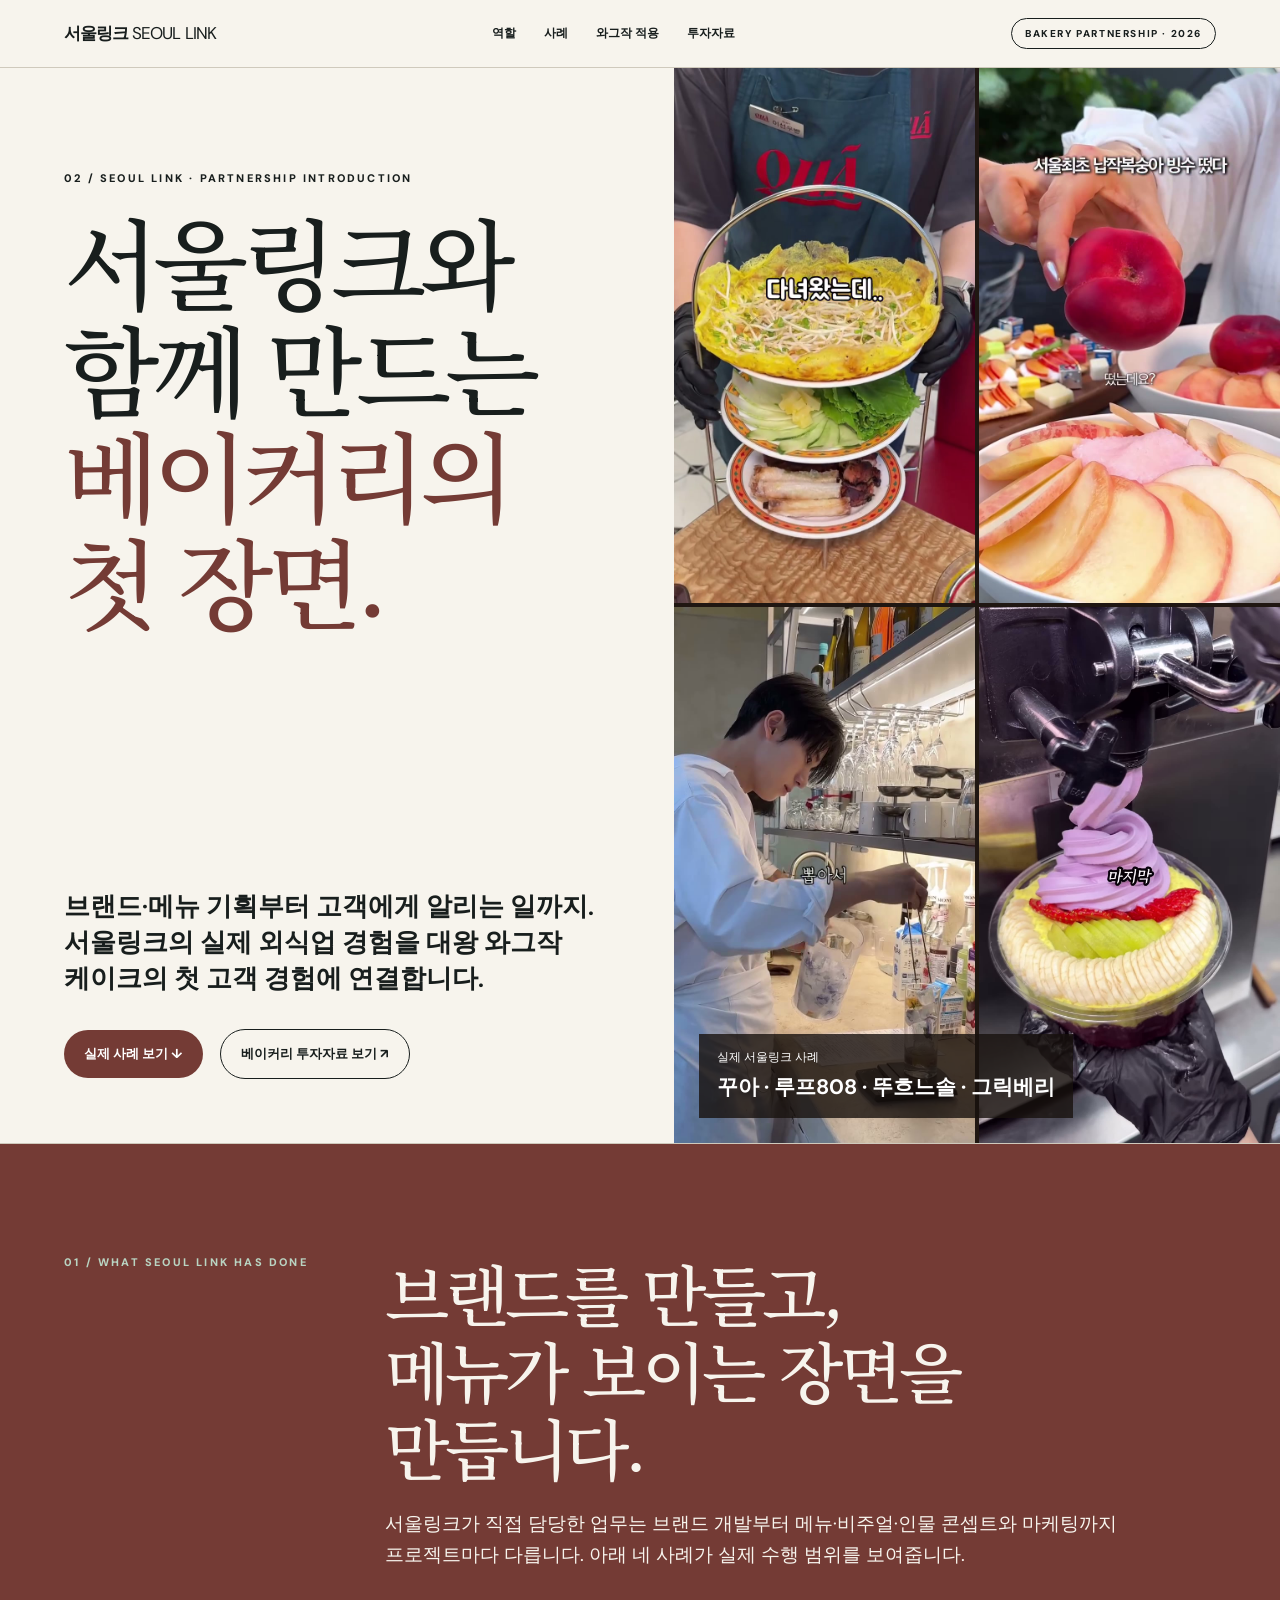
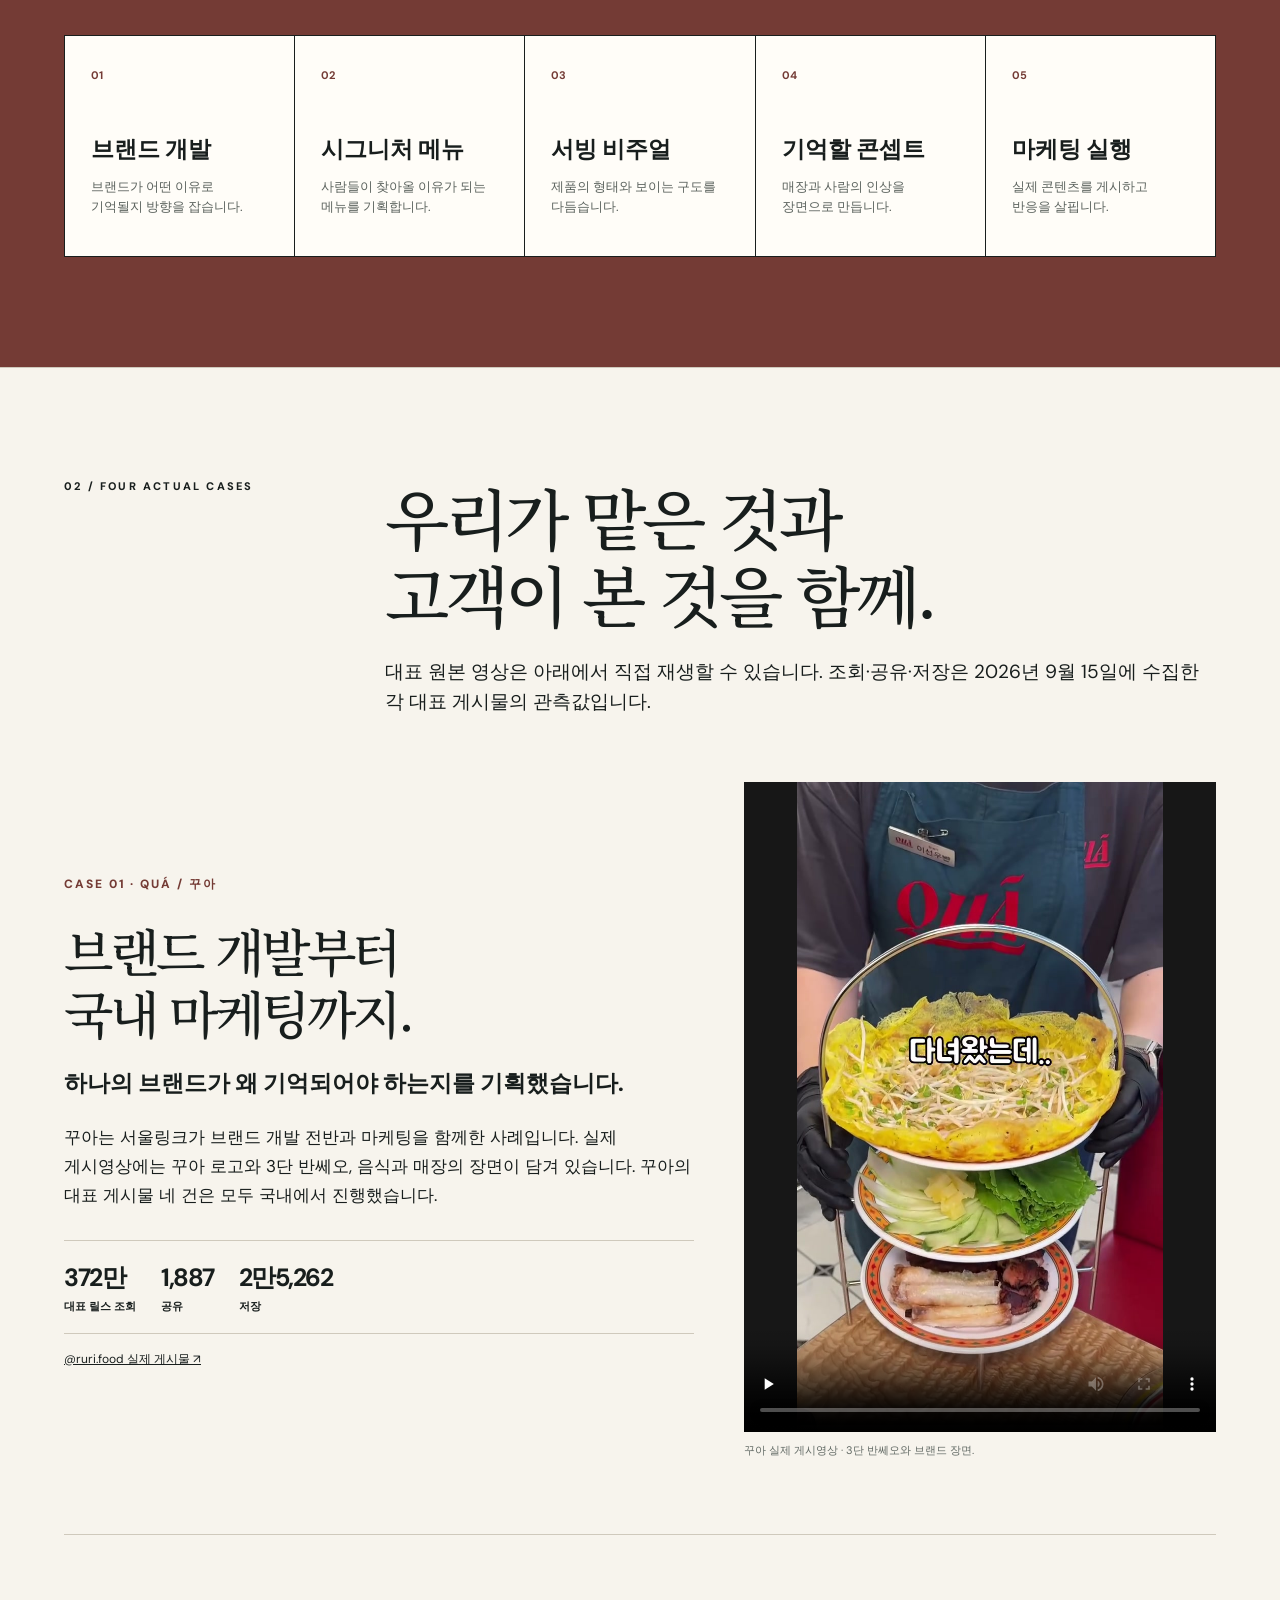
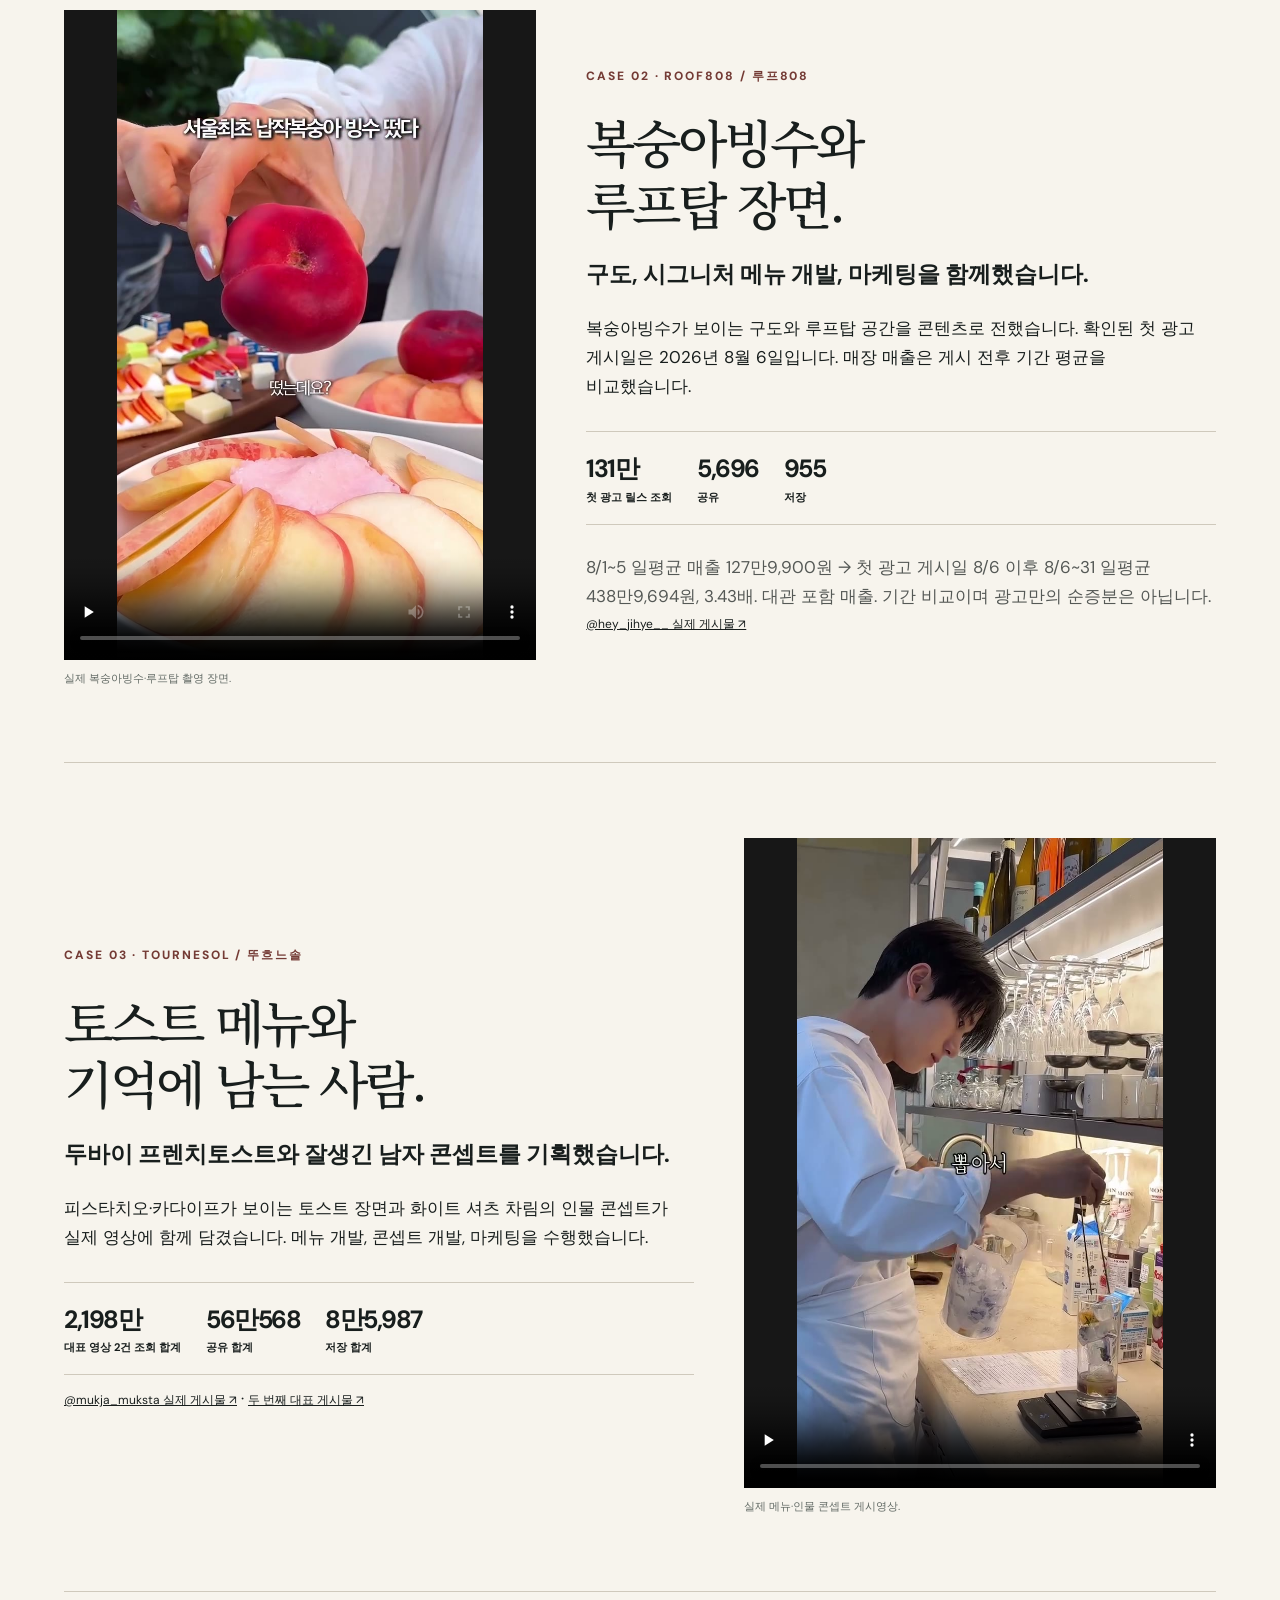
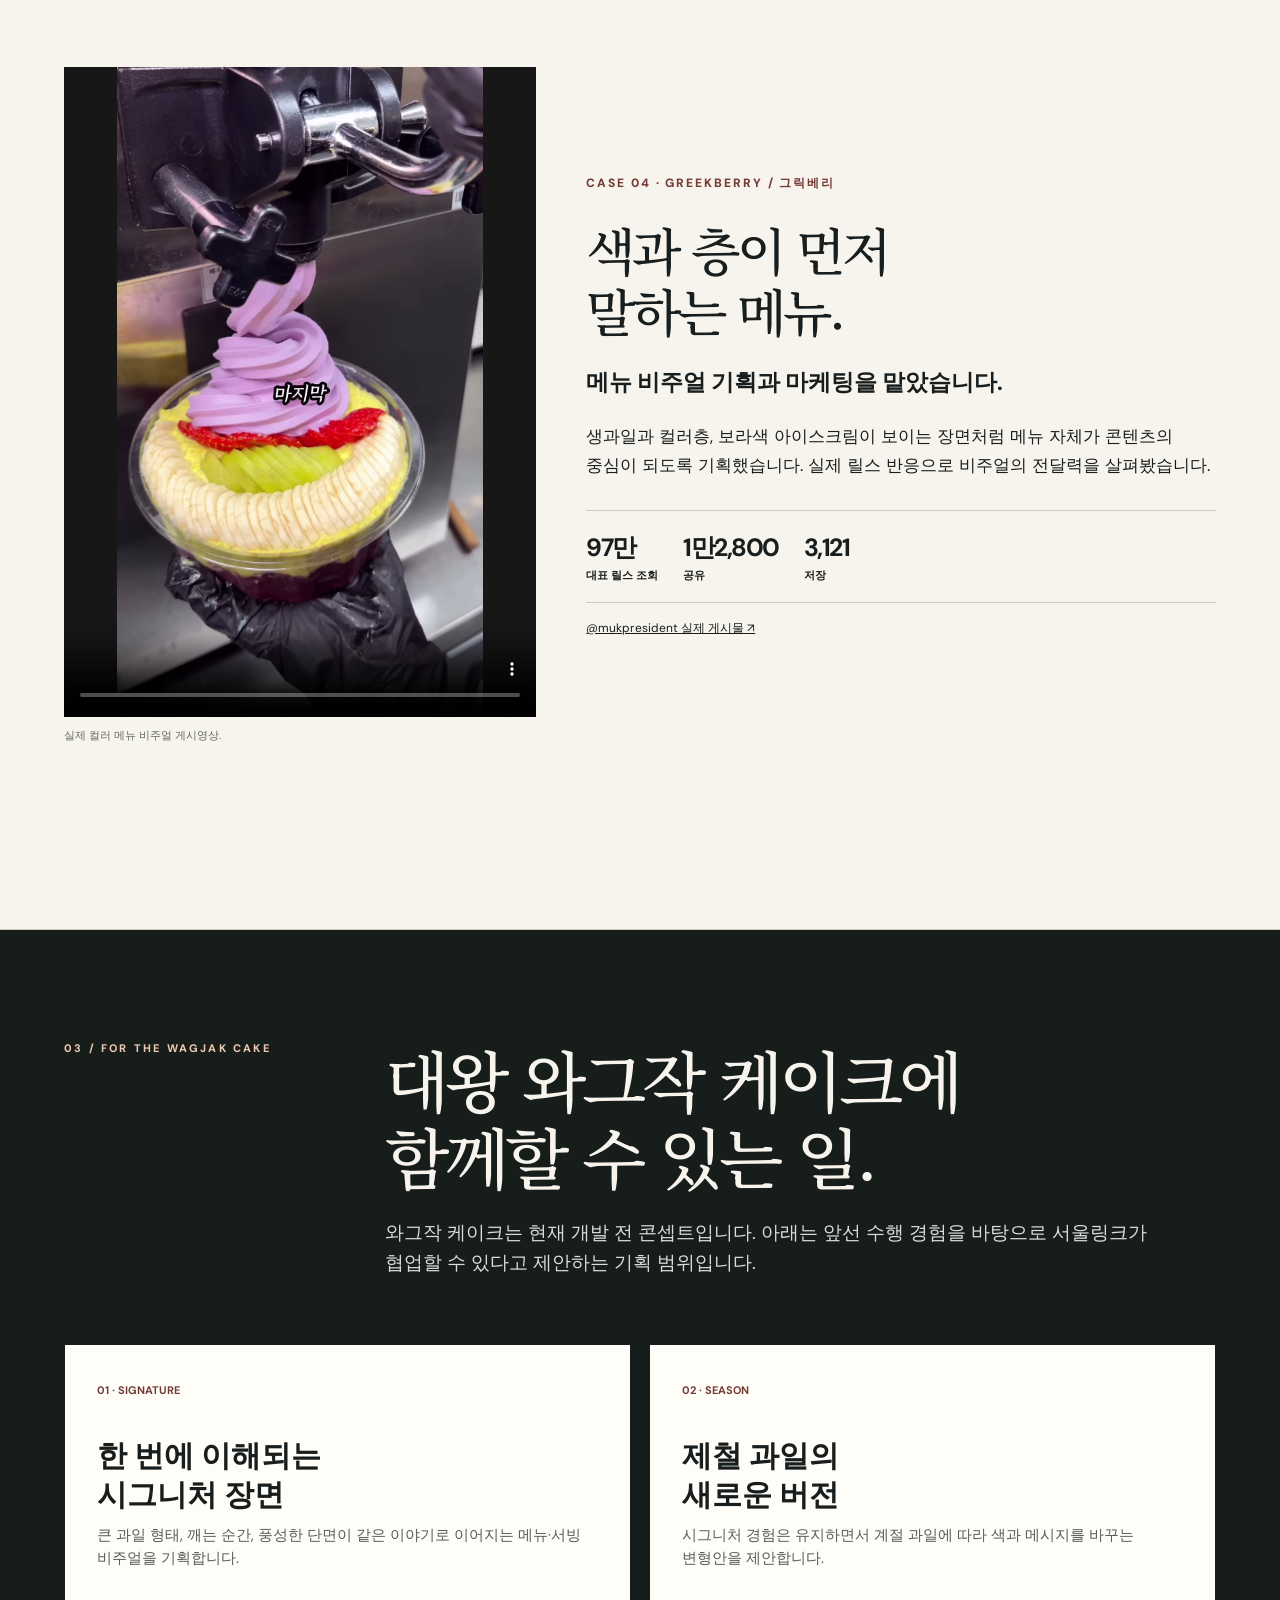
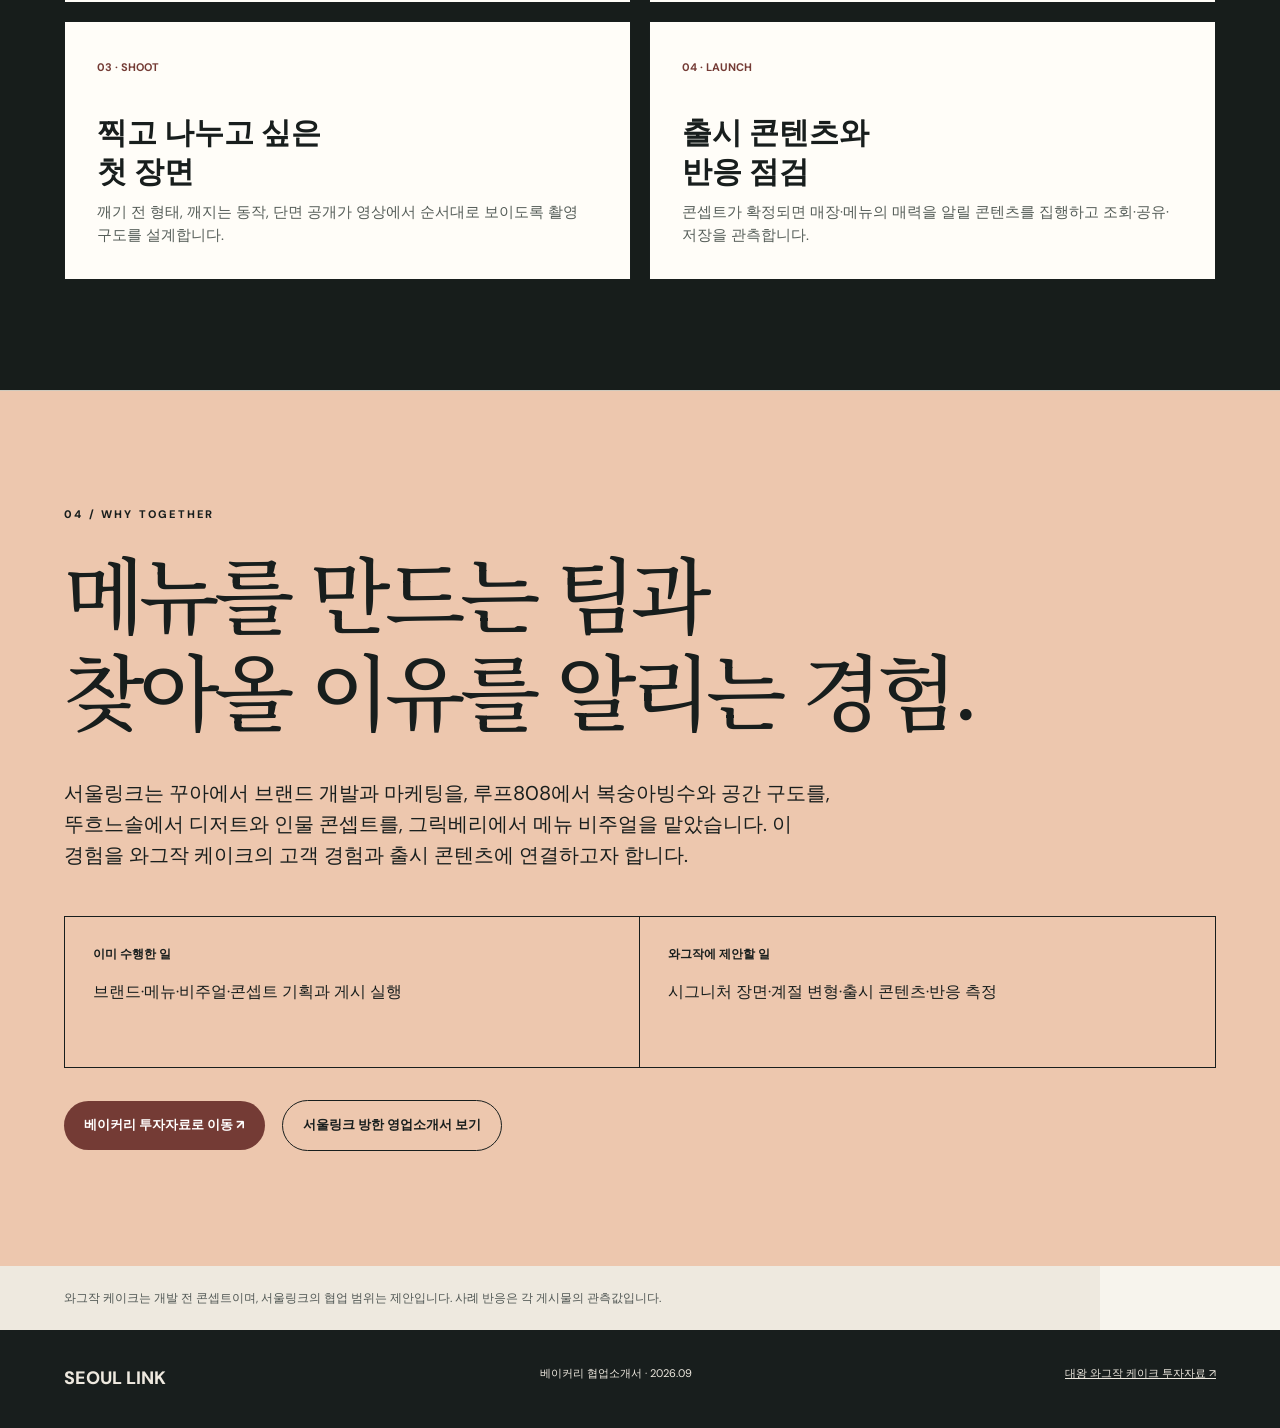
==== bakery-partnership.html @ f9ead838 "Add Seoul Link partnership cases and separate inbound sales introduction" ====
<!doctype html><html lang="ko"><head><meta charset="utf-8"><meta name="viewport" content="width=device-width,initial-scale=1"><meta name="theme-color" content="#f7f4ed"><title>서울링크 | 베이커리와 함께할 이유</title><meta name="description" content="대왕 와그작 케이크 투자자료를 위한 서울링크 협업 사례. 브랜드·메뉴·콘셉트 기획과 실제 마케팅 경험을 연결합니다."><link rel="icon" href="favicon.svg"><link rel="stylesheet" href="intro.css"></head><body class="bakery">
<header class="top"><a class="logo" href="#top">서울링크 <span style="font-weight:400">SEOUL LINK</span></a><nav aria-label="페이지 목차"><a href="#scope">역할</a><a href="#cases">사례</a><a href="#apply">와그작 적용</a><a href="index.html">투자자료</a></nav><span class="tag">BAKERY PARTNERSHIP · 2026</span></header><main id="top">
<section class="hero"><div class="hero-copy"><div><span class="eyebrow">02 / Seoul Link · Partnership Introduction</span><h1 class="serif">서울링크와 함께 만드는<br><em>베이커리의 첫 장면.</em></h1></div><div><p class="lead">브랜드·메뉴 기획부터 고객에게 알리는 일까지. 서울링크의 실제 외식업 경험을 대왕 와그작 케이크의 첫 고객 경험에 연결합니다.</p><div class="hero-actions"><a class="pill" href="#cases">실제 사례 보기 ↓</a><a class="pill outline" href="index.html">베이커리 투자자료 보기 ↗</a></div></div></div><figure class="hero-visual"><img src="assets/posters/C-KKMhVS3jv-hero.jpg" alt="꾸아 로고와 3단 반쎄오"><img src="assets/posters/DbrjYuQTTiV-1.jpg" alt="루프808 복숭아빙수 콘텐츠"><img src="assets/posters/DUAa2qZiVtS-2.jpg" alt="뚜흐느솔 두바이 프렌치토스트 콘텐츠"><img src="assets/posters/DXgaiJMDmow-3.jpg" alt="그릭베리 색감 있는 메뉴 콘텐츠"><figcaption class="visual-label">실제 서울링크 사례<strong>꾸아 · 루프808 · 뚜흐느솔 · 그릭베리</strong></figcaption></figure></section>
<section class="section band" id="scope"><div class="section-head"><span class="eyebrow">01 / What Seoul Link Has Done</span><div><h2 class="serif">브랜드를 만들고,<br>메뉴가 보이는 장면을 만듭니다.</h2><p>서울링크가 직접 담당한 업무는 브랜드 개발부터 메뉴·비주얼·인물 콘셉트와 마케팅까지 프로젝트마다 다릅니다. 아래 네 사례가 실제 수행 범위를 보여줍니다.</p></div></div><div class="scope-grid"><div><b>01</b><h3>브랜드 개발</h3><p>브랜드가 어떤 이유로 기억될지 방향을 잡습니다.</p></div><div><b>02</b><h3>시그니처 메뉴</h3><p>사람들이 찾아올 이유가 되는 메뉴를 기획합니다.</p></div><div><b>03</b><h3>서빙 비주얼</h3><p>제품의 형태와 보이는 구도를 다듬습니다.</p></div><div><b>04</b><h3>기억할 콘셉트</h3><p>매장과 사람의 인상을 장면으로 만듭니다.</p></div><div><b>05</b><h3>마케팅 실행</h3><p>실제 콘텐츠를 게시하고 반응을 살핍니다.</p></div></div></section>
<section class="section" id="cases"><div class="section-head"><span class="eyebrow">02 / Four Actual Cases</span><div><h2 class="serif">우리가 맡은 것과<br>고객이 본 것을 함께.</h2><p>대표 원본 영상은 아래에서 직접 재생할 수 있습니다. 조회·공유·저장은 2026년 9월 15일에 수집한 각 대표 게시물의 관측값입니다.</p></div></div><div class="cases">
<article class="case"><div class="case-copy"><span class="case-index">CASE 01 · QUÁ / 꾸아</span><h3 class="serif">브랜드 개발부터<br>국내 마케팅까지.</h3><p class="impact">하나의 브랜드가 왜 기억되어야 하는지를 기획했습니다.</p><p>꾸아는 서울링크가 브랜드 개발 전반과 마케팅을 함께한 사례입니다. 실제 게시영상에는 꾸아 로고와 3단 반쎄오, 음식과 매장의 장면이 담겨 있습니다. 꾸아의 대표 게시물 네 건은 모두 국내에서 진행했습니다.</p><div class="numbers"><b>372만<span>대표 릴스 조회</span></b><b>1,887<span>공유</span></b><b>2만5,262<span>저장</span></b></div><a class="post" href="https://www.instagram.com/reel/C-KKMhVS3jv/" target="_blank" rel="noopener">@ruri.food 실제 게시물 ↗</a></div><figure class="case-media"><video class="" controls playsinline preload="none" poster="assets/posters/C-KKMhVS3jv-hero.jpg" aria-label="꾸아 실제 게시영상"><source src="assets/media/C-KKMhVS3jv.mp4" type="video/mp4">영상을 재생할 수 없는 브라우저입니다.</video><figcaption>꾸아 실제 게시영상 · 3단 반쎄오와 브랜드 장면.</figcaption></figure></article>
<article class="case"><div class="case-copy"><span class="case-index">CASE 02 · ROOF808 / 루프808</span><h3 class="serif">복숭아빙수와<br>루프탑 장면.</h3><p class="impact">구도, 시그니처 메뉴 개발, 마케팅을 함께했습니다.</p><p>복숭아빙수가 보이는 구도와 루프탑 공간을 콘텐츠로 전했습니다. 확인된 첫 광고 게시일은 2026년 8월 6일입니다. 매장 매출은 게시 전후 기간 평균을 비교했습니다.</p><div class="numbers"><b>131만<span>첫 광고 릴스 조회</span></b><b>5,696<span>공유</span></b><b>955<span>저장</span></b></div><p class="source-line">8/1~5 일평균 매출 127만9,900원 → 첫 광고 게시일 8/6 이후 8/6~31 일평균 438만9,694원, 3.43배. 대관 포함 매출. 기간 비교이며 광고만의 순증분은 아닙니다.</p><a class="post" href="https://www.instagram.com/reel/DbrjYuQTTiV/" target="_blank" rel="noopener">@hey_jihye__ 실제 게시물 ↗</a></div><figure class="case-media"><video class="" controls playsinline preload="none" poster="assets/posters/DbrjYuQTTiV-1.jpg" aria-label="루프808 복숭아빙수 실제 게시영상"><source src="assets/media/DbrjYuQTTiV.mp4" type="video/mp4">영상을 재생할 수 없는 브라우저입니다.</video><figcaption>실제 복숭아빙수·루프탑 촬영 장면.</figcaption></figure></article>
<article class="case"><div class="case-copy"><span class="case-index">CASE 03 · TOURNESOL / 뚜흐느솔</span><h3 class="serif">토스트 메뉴와<br>기억에 남는 사람.</h3><p class="impact">두바이 프렌치토스트와 잘생긴 남자 콘셉트를 기획했습니다.</p><p>피스타치오·카다이프가 보이는 토스트 장면과 화이트 셔츠 차림의 인물 콘셉트가 실제 영상에 함께 담겼습니다. 메뉴 개발, 콘셉트 개발, 마케팅을 수행했습니다.</p><div class="numbers"><b>2,198만<span>대표 영상 2건 조회 합계</span></b><b>56만568<span>공유 합계</span></b><b>8만5,987<span>저장 합계</span></b></div><a class="post" href="https://www.instagram.com/reel/DUAa2qZiVtS/" target="_blank" rel="noopener">@mukja_muksta 실제 게시물 ↗</a> · <a class="post" href="https://www.instagram.com/reel/DUKP1nvkXOY/" target="_blank" rel="noopener">두 번째 대표 게시물 ↗</a></div><figure class="case-media"><video class="" controls playsinline preload="none" poster="assets/posters/DUAa2qZiVtS-2.jpg" aria-label="뚜흐느솔 두바이 프렌치토스트 실제 게시영상"><source src="assets/media/DUAa2qZiVtS.mp4" type="video/mp4">영상을 재생할 수 없는 브라우저입니다.</video><figcaption>실제 메뉴·인물 콘셉트 게시영상.</figcaption></figure></article>
<article class="case"><div class="case-copy"><span class="case-index">CASE 04 · GREEKBERRY / 그릭베리</span><h3 class="serif">색과 층이 먼저<br>말하는 메뉴.</h3><p class="impact">메뉴 비주얼 기획과 마케팅을 맡았습니다.</p><p>생과일과 컬러층, 보라색 아이스크림이 보이는 장면처럼 메뉴 자체가 콘텐츠의 중심이 되도록 기획했습니다. 실제 릴스 반응으로 비주얼의 전달력을 살펴봤습니다.</p><div class="numbers"><b>97만<span>대표 릴스 조회</span></b><b>1만2,800<span>공유</span></b><b>3,121<span>저장</span></b></div><a class="post" href="https://www.instagram.com/reel/DXgaiJMDmow/" target="_blank" rel="noopener">@mukpresident 실제 게시물 ↗</a></div><figure class="case-media"><video class="" controls playsinline preload="none" poster="assets/posters/DXgaiJMDmow-3.jpg" aria-label="그릭베리 실제 메뉴 게시영상"><source src="assets/media/DXgaiJMDmow.mp4" type="video/mp4">영상을 재생할 수 없는 브라우저입니다.</video><figcaption>실제 컬러 메뉴 비주얼 게시영상.</figcaption></figure></article></div></section>
<section class="section dark" id="apply"><div class="section-head"><span class="eyebrow">03 / For The Wagjak Cake</span><div><h2 class="serif">대왕 와그작 케이크에<br>함께할 수 있는 일.</h2><p>와그작 케이크는 현재 개발 전 콘셉트입니다. 아래는 앞선 수행 경험을 바탕으로 서울링크가 협업할 수 있다고 제안하는 기획 범위입니다.</p></div></div><div class="proposal"><article><b>01 · SIGNATURE</b><h3>한 번에 이해되는<br>시그니처 장면</h3><p>큰 과일 형태, 깨는 순간, 풍성한 단면이 같은 이야기로 이어지는 메뉴·서빙 비주얼을 기획합니다.</p></article><article><b>02 · SEASON</b><h3>제철 과일의<br>새로운 버전</h3><p>시그니처 경험은 유지하면서 계절 과일에 따라 색과 메시지를 바꾸는 변형안을 제안합니다.</p></article><article><b>03 · SHOOT</b><h3>찍고 나누고 싶은<br>첫 장면</h3><p>깨기 전 형태, 깨지는 동작, 단면 공개가 영상에서 순서대로 보이도록 촬영 구도를 설계합니다.</p></article><article><b>04 · LAUNCH</b><h3>출시 콘텐츠와<br>반응 점검</h3><p>콘셉트가 확정되면 매장·메뉴의 매력을 알릴 콘텐츠를 집행하고 조회·공유·저장을 관측합니다.</p></article></div></section>
<section class="finish"><span class="eyebrow">04 / Why Together</span><h2 class="serif">메뉴를 만드는 팀과<br>찾아올 이유를 알리는 경험.</h2><p style="font-size:20px;max-width:770px">서울링크는 꾸아에서 브랜드 개발과 마케팅을, 루프808에서 복숭아빙수와 공간 구도를, 뚜흐느솔에서 디저트와 인물 콘셉트를, 그릭베리에서 메뉴 비주얼을 맡았습니다. 이 경험을 와그작 케이크의 고객 경험과 출시 콘텐츠에 연결하고자 합니다.</p><div class="finish-grid"><div><b>이미 수행한 일</b><p>브랜드·메뉴·비주얼·콘셉트 기획과 게시 실행</p></div><div><b>와그작에 제안할 일</b><p>시그니처 장면·계절 변형·출시 콘텐츠·반응 측정</p></div></div><div class="hero-actions"><a class="pill" href="index.html">베이커리 투자자료로 이동 ↗</a><a class="pill outline" href="inbound-sales.html">서울링크 방한 영업소개서 보기</a></div></section></main>
<div class="disclose">와그작 케이크는 개발 전 콘셉트이며, 서울링크의 협업 범위는 제안입니다. 사례 반응은 각 게시물의 관측값입니다.</div><footer class="footer"><span class="logo">SEOUL LINK</span><span>베이커리 협업소개서 · 2026.09</span><span><a href="index.html">대왕 와그작 케이크 투자자료 ↗</a></span></footer></body></html>
---- intro.css ----
@import url('https://fonts.googleapis.com/css2?family=DM+Sans:wght@400;500;600;700&family=Noto+Serif+KR:wght@400;500;600;700&display=swap');
:root{--paper:#f7f4ed;--ink:#181e1d;--soft:#ebe6dc;--line:#cfc9bc;--mint:#b9d4c2;--forest:#183f38;--accent:#f26549;--sun:#efd879}*{box-sizing:border-box}html{scroll-behavior:smooth}body{margin:0;background:var(--paper);color:var(--ink);font:16px/1.55 'DM Sans',Pretendard,'Apple SD Gothic Neo',Arial,sans-serif}a{color:inherit}p,h1,h2,h3,blockquote{word-break:keep-all}h1,h2,h3,p,figure{margin:0}img{display:block;width:100%;height:100%;object-fit:cover}button{font:inherit}.serif{font-family:'Noto Serif KR',Georgia,serif;font-weight:500;letter-spacing:-.06em}.top{position:sticky;top:0;z-index:20;height:68px;display:flex;align-items:center;justify-content:space-between;gap:20px;padding:0 max(24px,5vw);background:rgba(247,244,237,.94);backdrop-filter:blur(16px);border-bottom:1px solid var(--line)}.top .logo{font-size:17px;font-weight:800;letter-spacing:-.05em;text-decoration:none}.top nav{display:flex;gap:28px;font-size:12px;font-weight:700}.top nav a{text-decoration:none}.top nav a:hover{text-decoration:underline}.top .tag{font-size:10px;letter-spacing:.16em;font-weight:800;border:1px solid var(--ink);border-radius:100px;padding:7px 13px}.eyebrow{display:block;font-size:11px;font-weight:800;letter-spacing:.2em;text-transform:uppercase;margin-bottom:20px}.hero{min-height:calc(100vh - 68px);display:grid;grid-template-columns:minmax(0,1fr) minmax(360px,.9fr);border-bottom:1px solid var(--line)}.hero-copy{padding:clamp(55px,8vw,128px) max(24px,5vw) 64px;display:flex;flex-direction:column;justify-content:space-between;gap:54px}.hero h1{font-size:clamp(60px,7.7vw,124px);line-height:1.08;max-width:940px}.hero h1 em{font-style:normal;color:var(--forest)}.hero .lead{font-size:clamp(20px,2vw,31px);font-weight:600;line-height:1.4;max-width:690px}.hero-small{font-size:12px;color:#5a625f;max-width:650px}.hero-actions{display:flex;align-items:center;gap:17px;flex-wrap:wrap;margin-top:32px}.pill{display:inline-block;padding:14px 20px;background:var(--forest);color:white;border-radius:100px;text-decoration:none;font-size:13px;font-weight:800}.pill.outline{background:transparent;color:var(--ink);border:1px solid var(--ink)}.hero-visual{position:relative;overflow:hidden;background:#172c28}.hero-visual img{min-height:100%;filter:saturate(.95)}.hero-visual::after{content:'';position:absolute;inset:0;background:linear-gradient(transparent 48%,rgba(0,0,0,.68))}.visual-label{position:absolute;z-index:2;bottom:40px;left:38px;right:38px;color:#fff;font-size:12px}.visual-label strong{display:block;font-size:29px;margin-top:5px}.section{padding:110px max(24px,5vw);border-bottom:1px solid var(--line);scroll-margin-top:70px}.section-head{display:grid;grid-template-columns:minmax(190px,.35fr) minmax(0,1fr);gap:30px;margin-bottom:65px}.section-head h2{font-size:clamp(44px,5.2vw,84px);line-height:1.16;max-width:1150px}.section-head p{font-size:19px;line-height:1.6;max-width:820px;margin-top:24px}.band{background:var(--forest);color:#f7f4ed}.band .eyebrow{color:#b9d4c2}.stat-grid{display:grid;grid-template-columns:1fr 1fr;gap:1px;background:rgba(255,255,255,.32);border:1px solid rgba(255,255,255,.32)}.stat{background:var(--forest);padding:35px}.stat b{font-size:clamp(56px,6vw,94px);line-height:1;letter-spacing:-.09em}.stat p{font-size:15px;margin-top:20px;max-width:390px}.stat .unit{color:var(--mint)}.source-line{font-size:11px;opacity:.72;margin-top:28px;line-height:1.7}.source-line a{text-decoration:underline}.district-grid{display:grid;grid-template-columns:repeat(3,minmax(0,1fr));gap:14px}.district{padding:28px;border:1px solid var(--ink);min-width:0;background:#fffdf8}.district h3{font-size:27px;margin-bottom:22px}.district-row{border-top:1px solid var(--line);padding:16px 0;display:flex;justify-content:space-between;gap:16px}.district-row b{font-size:32px;letter-spacing:-.06em}.district-row span{align-self:center;font-size:13px}.district.myeong{background:var(--mint)}.district.hongdae{background:#f0dca8}.data-grid{display:grid;grid-template-columns:repeat(3,minmax(0,1fr));gap:1px;background:var(--ink);border:1px solid var(--ink)}.data-card{background:var(--paper);padding:38px;min-height:285px}.data-card b{font-size:12px;color:var(--forest)}.data-card h3{font-size:28px;line-height:1.3;margin:42px 0 15px}.data-card p{font-size:15px;color:#555e59}.method{display:grid;grid-template-columns:repeat(4,minmax(0,1fr));gap:10px}.method article{color:var(--ink);padding:24px;border-top:2px solid var(--ink);background:#fffdf8;min-height:250px}.method i{font-size:12px;font-style:normal;color:#8d4f40}.method h3{font-size:25px;line-height:1.3;margin:46px 0 12px}.method p{font-size:14px;color:#555e59}.dark{background:#171d1b;color:var(--paper)}.dark .section-head p{color:#d7ded7}.dark .eyebrow{color:var(--mint)}.sales-grid{display:grid;grid-template-columns:minmax(0,.7fr) minmax(0,1.3fr);gap:45px;align-items:end}.sales-number{font-size:clamp(60px,7vw,105px);line-height:1.1;letter-spacing:-.085em}.sales-number span{color:var(--mint)}.sales-desc{font-size:18px;line-height:1.5;margin-top:26px;max-width:540px}.sales-plot{border-left:1px solid #65716b;padding-left:25px}.sales-plot .row{display:grid;grid-template-columns:60px minmax(0,1fr) 62px;align-items:center;gap:14px;margin:16px 0;font-size:13px}.sales-plot .bar{height:25px;background:#3a574d;border-radius:2px}.sales-plot .bar strong{display:block;height:100%;background:var(--mint);border-radius:2px}.sales-plot .row:last-child .bar strong{background:var(--sun)}.sales-plot .row b{text-align:right;font-size:14px}.sales-plot small{font-size:11px;color:#bdc7be}.video-grid{display:grid;grid-template-columns:repeat(3,minmax(0,1fr));gap:18px}.video-card{min-width:0;background:#fffdf8;border:1px solid var(--line)}.video-card video{display:block;width:100%;aspect-ratio:9/16;height:auto;max-height:640px;background:#151515;object-fit:contain}.video-card .body{padding:19px}.video-card .meta{display:flex;justify-content:space-between;gap:10px;font-size:11px;font-weight:800;letter-spacing:.08em}.video-card h3{font-size:23px;margin:18px 0}.video-card .numbers{display:flex;gap:16px;flex-wrap:wrap;border-top:1px solid var(--line);padding-top:17px;font-size:14px;font-weight:750}.video-card .post{font-size:11px;margin-top:18px;display:inline-block;text-decoration:underline}.video-card .store{font-size:11px;color:#626a65;margin-top:10px}.mini-proof{display:grid;grid-template-columns:1fr 1fr;gap:20px}.mini-proof article{border:1px solid var(--ink);padding:34px;background:#fffdf8}.mini-proof h3{font-size:31px;margin:20px 0}.mini-proof p{font-size:17px;max-width:500px}.mini-proof small{display:block;font-size:11px;color:#676d68;margin-top:25px}.finish{background:var(--mint);padding:115px max(24px,5vw)}.finish h2{font-size:clamp(50px,6.5vw,105px);line-height:1.16;margin-bottom:42px;max-width:1000px}.finish-grid{display:grid;grid-template-columns:repeat(3,1fr);border:1px solid var(--ink);margin-top:45px}.finish-grid div{padding:28px;border-right:1px solid var(--ink);min-height:150px}.finish-grid div:last-child{border:0}.finish-grid b{display:block;font-size:12px;margin-bottom:16px}.finish-grid p{font-size:16px}.footer{background:var(--ink);color:#eee9df;padding:35px max(24px,5vw);display:flex;justify-content:space-between;gap:20px;flex-wrap:wrap;font-size:11px}.footer .logo{font-size:18px;font-weight:800}.footer a{text-decoration:underline}.bakery{--forest:#743b35;--mint:#edc7ae;--sun:#f6d79b}.bakery .hero{grid-template-columns:minmax(0,1fr) minmax(340px,.9fr)}.bakery .hero-visual{display:grid;grid-template-columns:1fr 1fr;grid-template-rows:1fr 1fr;gap:4px;background:#201712}.bakery .hero-visual img{height:100%;min-height:0}.bakery .hero-visual::after{display:none}.bakery .hero-visual .visual-label{background:#17110dc9;padding:14px 18px;bottom:25px;left:25px;right:auto}.bakery .hero-visual .visual-label strong{font-size:21px}.bakery .section-head p{max-width:820px}.scope-grid{display:grid;grid-template-columns:repeat(5,minmax(0,1fr));gap:1px;background:var(--ink);border:1px solid var(--ink)}.scope-grid div{color:var(--ink);background:#fffdf8;padding:26px;min-height:220px}.scope-grid b{font-size:11px;color:var(--forest)}.scope-grid h3{font-size:23px;line-height:1.3;margin:48px 0 12px}.scope-grid p{font-size:13px;color:#5c635e}.bakery .case{display:grid;grid-template-columns:minmax(0,1fr) minmax(320px,.75fr);gap:50px;align-items:center;padding:75px 0;border-top:1px solid var(--line)}.bakery .case:first-child{border-top:0;padding-top:0}.bakery .case:nth-child(even){grid-template-columns:minmax(320px,.75fr) minmax(0,1fr)}.bakery .case:nth-child(even) .case-media{order:-1}.case-media video{display:block;width:100%;aspect-ratio:9/16;height:auto;max-height:650px;object-fit:contain;background:#171717}.case-media img{width:100%;height:520px}.case-media figcaption{font-size:11px;color:#626a65;margin-top:10px}.case-index{font-size:12px;color:var(--forest);font-weight:800;letter-spacing:.16em}.case-copy h3{font-size:clamp(37px,4vw,60px);line-height:1.2;margin:24px 0}.case-copy .impact{font-size:23px;font-weight:700;line-height:1.4;margin-bottom:24px}.case-copy p{font-size:17px;line-height:1.7;max-width:700px}.case-copy .numbers{margin:30px 0 12px;padding:18px 0;border-top:1px solid var(--line);border-bottom:1px solid var(--line);display:flex;gap:25px;flex-wrap:wrap}.case-copy .numbers b{font-size:25px;letter-spacing:-.06em}.case-copy .numbers span{font-size:11px;display:block;letter-spacing:0}.case-copy .post{font-size:12px;text-decoration:underline}.proposal{display:grid;grid-template-columns:1fr 1fr;gap:18px}.proposal article{color:var(--ink);padding:32px;background:#fffdf8;border:1px solid var(--ink);min-height:220px}.proposal article b{font-size:11px;color:var(--forest)}.proposal article h3{font-size:30px;line-height:1.3;margin:34px 0 10px}.proposal article p{font-size:15px;color:#565e59}.bakery .finish{background:#edc7ae}.bakery .finish-grid{grid-template-columns:repeat(2,1fr)}.disclose{font-size:12px;line-height:1.7;max-width:1100px;padding:22px max(24px,5vw);background:#eee9df;color:#505754}.disclose a{text-decoration:underline}@media(max-width:1000px){.hero,.bakery .hero{grid-template-columns:1fr}.hero-visual{height:58vh;min-height:420px}.hero-copy{gap:40px}.section-head{grid-template-columns:1fr;margin-bottom:42px}.district-grid,.data-grid,.method,.video-grid{grid-template-columns:repeat(2,minmax(0,1fr))}.scope-grid{grid-template-columns:repeat(3,1fr)}.bakery .case,.bakery .case:nth-child(even){grid-template-columns:1fr 1fr;gap:25px}.bakery .case:nth-child(even) .case-media{order:0}}@media(max-width:650px){.top{height:56px;padding:0 18px}.top nav{gap:12px;font-size:10px}.top nav a:nth-child(n+3){display:none}.top .tag{display:none}.hero h1{font-size:clamp(54px,13vw,78px)}.hero-copy{padding:64px 20px 48px}.hero-visual{height:430px;min-height:0}.visual-label{left:20px;right:20px;bottom:24px}.visual-label strong{font-size:24px}.section{padding:78px 20px}.section-head h2{font-size:clamp(41px,10vw,54px)}.section-head p{font-size:17px}.stat-grid,.district-grid,.data-grid,.method,.sales-grid,.video-grid,.mini-proof,.finish-grid,.proposal,.scope-grid{grid-template-columns:1fr}.stat{padding:26px}.district{padding:23px}.data-card{min-height:210px;padding:26px}.data-card h3{margin:25px 0 10px}.method article{min-height:185px}.method h3{margin:22px 0 10px}.sales-plot{padding-left:12px}.sales-plot .row{grid-template-columns:45px minmax(0,1fr) 45px;gap:8px}.video-card video{max-height:620px}.mini-proof article{padding:25px}.finish{padding:85px 20px}.finish h2{font-size:49px}.finish-grid div{border-right:0;border-bottom:1px solid var(--ink)}.finish-grid div:last-child{border-bottom:0}.bakery .hero-visual{height:520px}.bakery .hero-visual .visual-label{left:18px;bottom:18px;right:18px}.bakery .case,.bakery .case:nth-child(even){grid-template-columns:1fr;gap:25px;padding:52px 0}.bakery .case:nth-child(even) .case-media{order:0}.case-media video{max-height:620px}.case-media img{height:480px}.case-copy h3{font-size:41px}.case-copy .impact{font-size:20px}.bakery .finish-grid{grid-template-columns:1fr}.footer{padding:32px 20px}}@media print{.top{position:static}.hero{min-height:0}.hero-visual{height:550px}.section{padding:55px 4vw;break-inside:avoid}.video-card video{height:360px}.footer{background:#fff;color:#000}.pill{color:#000;background:none;border:1px solid #000}}
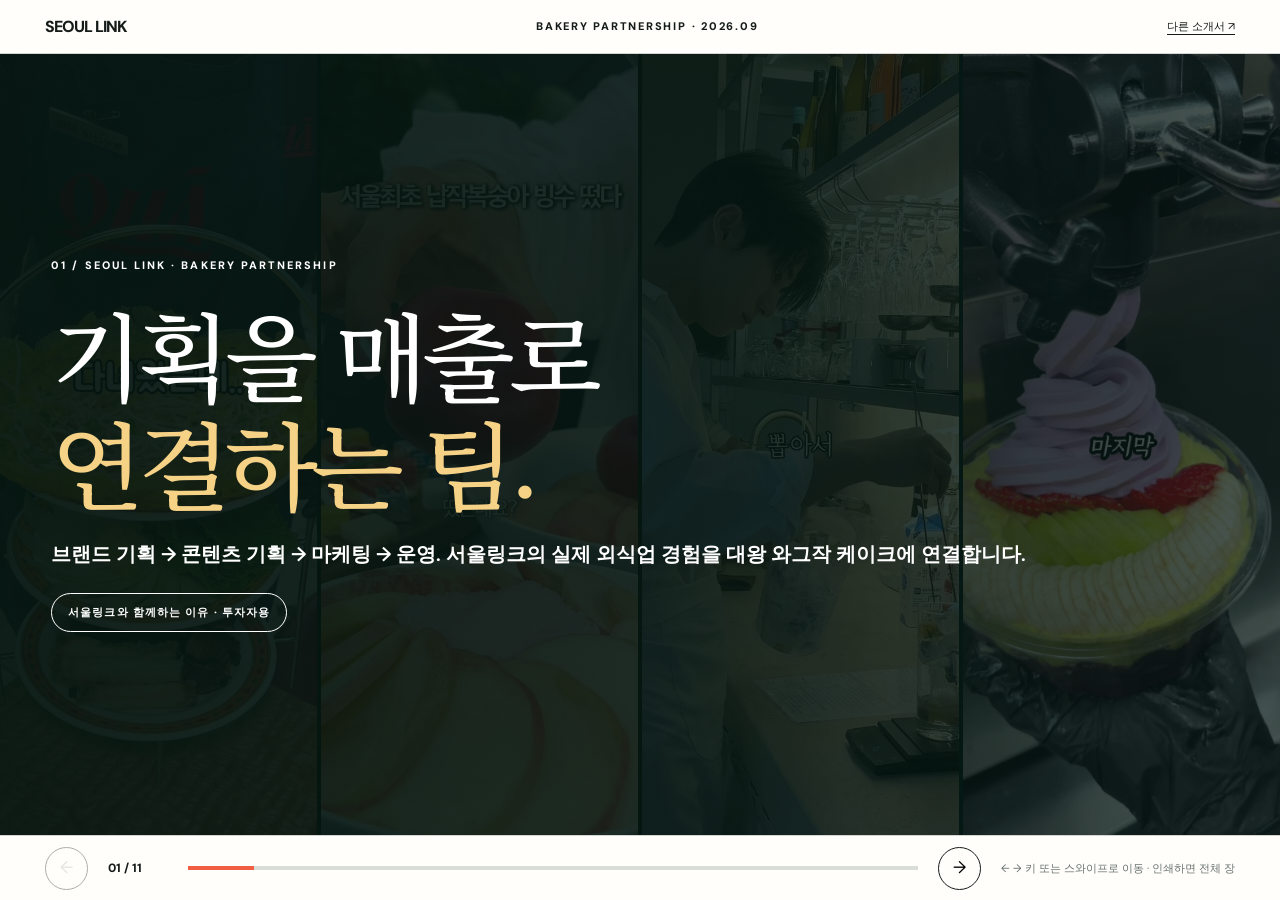
==== commit 6aaae2e4: "Expand Seoul Link introductions into evidence-led slide decks" ====
--- a/bakery-partnership.html
+++ b/bakery-partnership.html
@@ -1,12 +1 @@
-<!doctype html><html lang="ko"><head><meta charset="utf-8"><meta name="viewport" content="width=device-width,initial-scale=1"><meta name="theme-color" content="#f7f4ed"><title>서울링크 | 베이커리와 함께할 이유</title><meta name="description" content="대왕 와그작 케이크 투자자료를 위한 서울링크 협업 사례. 브랜드·메뉴·콘셉트 기획과 실제 마케팅 경험을 연결합니다."><link rel="icon" href="favicon.svg"><link rel="stylesheet" href="intro.css"></head><body class="bakery">
-<header class="top"><a class="logo" href="#top">서울링크 <span style="font-weight:400">SEOUL LINK</span></a><nav aria-label="페이지 목차"><a href="#scope">역할</a><a href="#cases">사례</a><a href="#apply">와그작 적용</a><a href="index.html">투자자료</a></nav><span class="tag">BAKERY PARTNERSHIP · 2026</span></header><main id="top">
-<section class="hero"><div class="hero-copy"><div><span class="eyebrow">02 / Seoul Link · Partnership Introduction</span><h1 class="serif">서울링크와 함께 만드는<br><em>베이커리의 첫 장면.</em></h1></div><div><p class="lead">브랜드·메뉴 기획부터 고객에게 알리는 일까지. 서울링크의 실제 외식업 경험을 대왕 와그작 케이크의 첫 고객 경험에 연결합니다.</p><div class="hero-actions"><a class="pill" href="#cases">실제 사례 보기 ↓</a><a class="pill outline" href="index.html">베이커리 투자자료 보기 ↗</a></div></div></div><figure class="hero-visual"><img src="assets/posters/C-KKMhVS3jv-hero.jpg" alt="꾸아 로고와 3단 반쎄오"><img src="assets/posters/DbrjYuQTTiV-1.jpg" alt="루프808 복숭아빙수 콘텐츠"><img src="assets/posters/DUAa2qZiVtS-2.jpg" alt="뚜흐느솔 두바이 프렌치토스트 콘텐츠"><img src="assets/posters/DXgaiJMDmow-3.jpg" alt="그릭베리 색감 있는 메뉴 콘텐츠"><figcaption class="visual-label">실제 서울링크 사례<strong>꾸아 · 루프808 · 뚜흐느솔 · 그릭베리</strong></figcaption></figure></section>
-<section class="section band" id="scope"><div class="section-head"><span class="eyebrow">01 / What Seoul Link Has Done</span><div><h2 class="serif">브랜드를 만들고,<br>메뉴가 보이는 장면을 만듭니다.</h2><p>서울링크가 직접 담당한 업무는 브랜드 개발부터 메뉴·비주얼·인물 콘셉트와 마케팅까지 프로젝트마다 다릅니다. 아래 네 사례가 실제 수행 범위를 보여줍니다.</p></div></div><div class="scope-grid"><div><b>01</b><h3>브랜드 개발</h3><p>브랜드가 어떤 이유로 기억될지 방향을 잡습니다.</p></div><div><b>02</b><h3>시그니처 메뉴</h3><p>사람들이 찾아올 이유가 되는 메뉴를 기획합니다.</p></div><div><b>03</b><h3>서빙 비주얼</h3><p>제품의 형태와 보이는 구도를 다듬습니다.</p></div><div><b>04</b><h3>기억할 콘셉트</h3><p>매장과 사람의 인상을 장면으로 만듭니다.</p></div><div><b>05</b><h3>마케팅 실행</h3><p>실제 콘텐츠를 게시하고 반응을 살핍니다.</p></div></div></section>
-<section class="section" id="cases"><div class="section-head"><span class="eyebrow">02 / Four Actual Cases</span><div><h2 class="serif">우리가 맡은 것과<br>고객이 본 것을 함께.</h2><p>대표 원본 영상은 아래에서 직접 재생할 수 있습니다. 조회·공유·저장은 2026년 9월 15일에 수집한 각 대표 게시물의 관측값입니다.</p></div></div><div class="cases">
-<article class="case"><div class="case-copy"><span class="case-index">CASE 01 · QUÁ / 꾸아</span><h3 class="serif">브랜드 개발부터<br>국내 마케팅까지.</h3><p class="impact">하나의 브랜드가 왜 기억되어야 하는지를 기획했습니다.</p><p>꾸아는 서울링크가 브랜드 개발 전반과 마케팅을 함께한 사례입니다. 실제 게시영상에는 꾸아 로고와 3단 반쎄오, 음식과 매장의 장면이 담겨 있습니다. 꾸아의 대표 게시물 네 건은 모두 국내에서 진행했습니다.</p><div class="numbers"><b>372만<span>대표 릴스 조회</span></b><b>1,887<span>공유</span></b><b>2만5,262<span>저장</span></b></div><a class="post" href="https://www.instagram.com/reel/C-KKMhVS3jv/" target="_blank" rel="noopener">@ruri.food 실제 게시물 ↗</a></div><figure class="case-media"><video class="" controls playsinline preload="none" poster="assets/posters/C-KKMhVS3jv-hero.jpg" aria-label="꾸아 실제 게시영상"><source src="assets/media/C-KKMhVS3jv.mp4" type="video/mp4">영상을 재생할 수 없는 브라우저입니다.</video><figcaption>꾸아 실제 게시영상 · 3단 반쎄오와 브랜드 장면.</figcaption></figure></article>
-<article class="case"><div class="case-copy"><span class="case-index">CASE 02 · ROOF808 / 루프808</span><h3 class="serif">복숭아빙수와<br>루프탑 장면.</h3><p class="impact">구도, 시그니처 메뉴 개발, 마케팅을 함께했습니다.</p><p>복숭아빙수가 보이는 구도와 루프탑 공간을 콘텐츠로 전했습니다. 확인된 첫 광고 게시일은 2026년 8월 6일입니다. 매장 매출은 게시 전후 기간 평균을 비교했습니다.</p><div class="numbers"><b>131만<span>첫 광고 릴스 조회</span></b><b>5,696<span>공유</span></b><b>955<span>저장</span></b></div><p class="source-line">8/1~5 일평균 매출 127만9,900원 → 첫 광고 게시일 8/6 이후 8/6~31 일평균 438만9,694원, 3.43배. 대관 포함 매출. 기간 비교이며 광고만의 순증분은 아닙니다.</p><a class="post" href="https://www.instagram.com/reel/DbrjYuQTTiV/" target="_blank" rel="noopener">@hey_jihye__ 실제 게시물 ↗</a></div><figure class="case-media"><video class="" controls playsinline preload="none" poster="assets/posters/DbrjYuQTTiV-1.jpg" aria-label="루프808 복숭아빙수 실제 게시영상"><source src="assets/media/DbrjYuQTTiV.mp4" type="video/mp4">영상을 재생할 수 없는 브라우저입니다.</video><figcaption>실제 복숭아빙수·루프탑 촬영 장면.</figcaption></figure></article>
-<article class="case"><div class="case-copy"><span class="case-index">CASE 03 · TOURNESOL / 뚜흐느솔</span><h3 class="serif">토스트 메뉴와<br>기억에 남는 사람.</h3><p class="impact">두바이 프렌치토스트와 잘생긴 남자 콘셉트를 기획했습니다.</p><p>피스타치오·카다이프가 보이는 토스트 장면과 화이트 셔츠 차림의 인물 콘셉트가 실제 영상에 함께 담겼습니다. 메뉴 개발, 콘셉트 개발, 마케팅을 수행했습니다.</p><div class="numbers"><b>2,198만<span>대표 영상 2건 조회 합계</span></b><b>56만568<span>공유 합계</span></b><b>8만5,987<span>저장 합계</span></b></div><a class="post" href="https://www.instagram.com/reel/DUAa2qZiVtS/" target="_blank" rel="noopener">@mukja_muksta 실제 게시물 ↗</a> · <a class="post" href="https://www.instagram.com/reel/DUKP1nvkXOY/" target="_blank" rel="noopener">두 번째 대표 게시물 ↗</a></div><figure class="case-media"><video class="" controls playsinline preload="none" poster="assets/posters/DUAa2qZiVtS-2.jpg" aria-label="뚜흐느솔 두바이 프렌치토스트 실제 게시영상"><source src="assets/media/DUAa2qZiVtS.mp4" type="video/mp4">영상을 재생할 수 없는 브라우저입니다.</video><figcaption>실제 메뉴·인물 콘셉트 게시영상.</figcaption></figure></article>
-<article class="case"><div class="case-copy"><span class="case-index">CASE 04 · GREEKBERRY / 그릭베리</span><h3 class="serif">색과 층이 먼저<br>말하는 메뉴.</h3><p class="impact">메뉴 비주얼 기획과 마케팅을 맡았습니다.</p><p>생과일과 컬러층, 보라색 아이스크림이 보이는 장면처럼 메뉴 자체가 콘텐츠의 중심이 되도록 기획했습니다. 실제 릴스 반응으로 비주얼의 전달력을 살펴봤습니다.</p><div class="numbers"><b>97만<span>대표 릴스 조회</span></b><b>1만2,800<span>공유</span></b><b>3,121<span>저장</span></b></div><a class="post" href="https://www.instagram.com/reel/DXgaiJMDmow/" target="_blank" rel="noopener">@mukpresident 실제 게시물 ↗</a></div><figure class="case-media"><video class="" controls playsinline preload="none" poster="assets/posters/DXgaiJMDmow-3.jpg" aria-label="그릭베리 실제 메뉴 게시영상"><source src="assets/media/DXgaiJMDmow.mp4" type="video/mp4">영상을 재생할 수 없는 브라우저입니다.</video><figcaption>실제 컬러 메뉴 비주얼 게시영상.</figcaption></figure></article></div></section>
-<section class="section dark" id="apply"><div class="section-head"><span class="eyebrow">03 / For The Wagjak Cake</span><div><h2 class="serif">대왕 와그작 케이크에<br>함께할 수 있는 일.</h2><p>와그작 케이크는 현재 개발 전 콘셉트입니다. 아래는 앞선 수행 경험을 바탕으로 서울링크가 협업할 수 있다고 제안하는 기획 범위입니다.</p></div></div><div class="proposal"><article><b>01 · SIGNATURE</b><h3>한 번에 이해되는<br>시그니처 장면</h3><p>큰 과일 형태, 깨는 순간, 풍성한 단면이 같은 이야기로 이어지는 메뉴·서빙 비주얼을 기획합니다.</p></article><article><b>02 · SEASON</b><h3>제철 과일의<br>새로운 버전</h3><p>시그니처 경험은 유지하면서 계절 과일에 따라 색과 메시지를 바꾸는 변형안을 제안합니다.</p></article><article><b>03 · SHOOT</b><h3>찍고 나누고 싶은<br>첫 장면</h3><p>깨기 전 형태, 깨지는 동작, 단면 공개가 영상에서 순서대로 보이도록 촬영 구도를 설계합니다.</p></article><article><b>04 · LAUNCH</b><h3>출시 콘텐츠와<br>반응 점검</h3><p>콘셉트가 확정되면 매장·메뉴의 매력을 알릴 콘텐츠를 집행하고 조회·공유·저장을 관측합니다.</p></article></div></section>
-<section class="finish"><span class="eyebrow">04 / Why Together</span><h2 class="serif">메뉴를 만드는 팀과<br>찾아올 이유를 알리는 경험.</h2><p style="font-size:20px;max-width:770px">서울링크는 꾸아에서 브랜드 개발과 마케팅을, 루프808에서 복숭아빙수와 공간 구도를, 뚜흐느솔에서 디저트와 인물 콘셉트를, 그릭베리에서 메뉴 비주얼을 맡았습니다. 이 경험을 와그작 케이크의 고객 경험과 출시 콘텐츠에 연결하고자 합니다.</p><div class="finish-grid"><div><b>이미 수행한 일</b><p>브랜드·메뉴·비주얼·콘셉트 기획과 게시 실행</p></div><div><b>와그작에 제안할 일</b><p>시그니처 장면·계절 변형·출시 콘텐츠·반응 측정</p></div></div><div class="hero-actions"><a class="pill" href="index.html">베이커리 투자자료로 이동 ↗</a><a class="pill outline" href="inbound-sales.html">서울링크 방한 영업소개서 보기</a></div></section></main>
-<div class="disclose">와그작 케이크는 개발 전 콘셉트이며, 서울링크의 협업 범위는 제안입니다. 사례 반응은 각 게시물의 관측값입니다.</div><footer class="footer"><span class="logo">SEOUL LINK</span><span>베이커리 협업소개서 · 2026.09</span><span><a href="index.html">대왕 와그작 케이크 투자자료 ↗</a></span></footer></body></html>+<!doctype html><html lang="ko"><head><meta charset="utf-8"><meta name="viewport" content="width=device-width,initial-scale=1"><meta name="theme-color" content="#141b19"><title>서울링크 | 베이커리 협업 및 투자용 역량소개서</title><link rel="icon" href="favicon.svg"><link rel="stylesheet" href="slide-deck.css"></head><body class="deck-bakery"><div class="deck-shell"><header class="deck-top"><a class="logo" href="index.html">SEOUL LINK</a><span class="meta">BAKERY PARTNERSHIP · 2026.09</span><a class="other" href="index.html">다른 소개서 ↗</a></header><main class="slides" aria-label="서울링크 | 베이커리 협업 및 투자용 역량소개서"><section class="deck-slide slide hero-slide" data-slide="1" aria-label="1번 장"><div class="slide-inner"><div class="hero-image"><img src="assets/posters/C-KKMhVS3jv-hero.jpg" alt="꾸아 실제 영상"><img src="assets/posters/DbrjYuQTTiV-1.jpg" alt="루프808 복숭아빙수"><img src="assets/posters/DUAa2qZiVtS-2.jpg" alt="뚜흐느솔 디저트"><img src="assets/posters/DXgaiJMDmow-3.jpg" alt="그릭베리 비주얼"></div><p class="kicker">01 / SEOUL LINK · BAKERY PARTNERSHIP</p><h1 class="headline serif">기획을 매출로<br><em>연결하는 팀.</em></h1><p class="lead">브랜드 기획 → 콘텐츠 기획 → 마케팅 → 운영. 서울링크의 실제 외식업 경험을 대왕 와그작 케이크에 연결합니다.</p><span class="visual-pill">서울링크와 함께하는 이유 · 투자자용</span></div></section><section class="deck-slide slide dark" data-slide="2" aria-label="2번 장"><div class="slide-inner"><p class="kicker">02 / 2026 CAMPAIGN RESPONSE</p><h2 class="headline serif">집행 게시물 338건.<br>확인된 콘텐츠 반응.</h2><div class="metrics"><div class="focus"><b>102,902,230</b><span>조회</span></div><div class=""><b>1,777,638</b><span>좋아요</span></div><div class=""><b>1,415,610</b><span>공유</span></div><div class=""><b>509,736</b><span>저장</span></div></div><p class="note">2026.01.01~09.15 확인된 집행 게시물 338건 · 수집 9/15, 뚜흐느솔 대표 2건 9/16 · 확인 지표 합산. 자연 확산 추산은 별도.</p></div></section><section class="deck-slide slide sun" data-slide="3" aria-label="3번 장"><div class="slide-inner"><p class="kicker">03 / CASE 01 · QUÁ / 꾸아</p><div class="two-col"><div class="text-stack"><h2 class="headline serif">지하 18평에서<br><em>30개 이상 매장으로.</em></h2><p class="proofnum serif">10<small>억+ / 연매출</small></p><p class="lead">서울링크가 브랜드 개발 전반과 마케팅을 함께한 꾸아. 브랜드와 메뉴를 하나의 방문 경험으로 기획했습니다.<br><strong>대표 영상 조회 3,722,926회 · 저장 25,262회</strong></p><p class="note">사업성과 대표 제공 · 과거 꾸아 국내 게시 사례는 2026년 집행 게시물 합계와 별도.</p></div><div class="media-window portrait"><video controls playsinline preload="none" poster="assets/posters/C-KKMhVS3jv-hero.jpg" aria-label="꾸아 실제 브랜드·반쎄오 게시영상"><source src="assets/media/C-KKMhVS3jv.mp4" type="video/mp4">영상 재생이 지원되지 않습니다.</video><img class="print-poster" src="assets/posters/C-KKMhVS3jv-hero.jpg" alt="꾸아 실제 브랜드·반쎄오 게시영상"></div></div></div></section><section class="deck-slide slide peach" data-slide="4" aria-label="4번 장"><div class="slide-inner"><p class="kicker">04 / CASE 02 · ROOF808 / 루프808</p><h2 class="headline serif">복숭아빙수 기획으로<br><em>일매출 100만원대 → 700~800만원대.</em></h2><p class="lead">구도 · 복숭아빙수 메뉴 개발 · 마케팅</p><svg class="chart-svg" viewBox="0 0 1280 400" role="img" aria-label="루프808 2026년 8월1일부터 9월12일까지 43일 일매출. 대관 포함. 8월6일 첫 광고 게시."><line class="grid" x1="55" y1="350.0" x2="1260" y2="350.0"/><text x="5" y="354.0">0백만</text><line class="grid" x1="55" y1="233.9" x2="1260" y2="233.9"/><text x="5" y="237.9">5백만</text><line class="grid" x1="55" y1="117.9" x2="1260" y2="117.9"/><text x="5" y="121.9">10백만</text><line class="grid" x1="55" y1="25.0" x2="1260" y2="25.0"/><text x="5" y="29.0">14백만</text><line class="line" x1="198.5" y1="25" x2="198.5" y2="350"/><text x="206.5" y="43">8/6 첫 광고</text><polyline class="before" points="55.0,298.8 83.7,314.8 112.4,337.3 141.1,319.3 169.8,331.3 198.5,264.1"/><polyline class="after" points="198.5,264.1 227.1,294.0 255.8,283.2 284.5,282.1 313.2,327.5 341.9,238.7 370.6,202.0 399.3,227.5 428.0,247.6 456.7,218.1 485.4,225.9 514.0,277.8 542.7,257.2 571.4,222.7 600.1,235.2 628.8,234.5 657.5,228.2 686.2,232.0 714.9,288.0 743.6,241.7 772.3,269.8 801.0,261.1 829.6,264.2 858.3,185.0 887.0,262.0 915.7,180.4 944.4,291.2 973.1,266.7 1001.8,263.3 1030.5,179.8 1059.2,195.7 1087.9,198.7 1116.5,255.3 1145.2,261.3 1173.9,266.6 1202.6,47.2 1231.3,187.2 1260.0,201.0"/><circle cx="55.0" cy="298.8" r="2.2" fill="#68736d"><title>2026-08-01: 2,205,500원</title></circle><circle cx="83.7" cy="314.8" r="2.2" fill="#68736d"><title>2026-08-02: 1,517,000원</title></circle><circle cx="112.4" cy="337.3" r="2.2" fill="#68736d"><title>2026-08-03: 549,000원</title></circle><circle cx="141.1" cy="319.3" r="2.2" fill="#68736d"><title>2026-08-04: 1,321,000원</title></circle><circle cx="169.8" cy="331.3" r="2.2" fill="#68736d"><title>2026-08-05: 807,000원</title></circle><circle cx="198.5" cy="264.1" r="5" fill="#e96343"><title>2026-08-06: 3,699,000원</title></circle><circle cx="227.1" cy="294.0" r="2.2" fill="#e96343"><title>2026-08-07: 2,412,000원</title></circle><circle cx="255.8" cy="283.2" r="2.2" fill="#e96343"><title>2026-08-08: 2,878,000원</title></circle><circle cx="284.5" cy="282.1" r="2.2" fill="#e96343"><title>2026-08-09: 2,923,500원</title></circle><circle cx="313.2" cy="327.5" r="2.2" fill="#e96343"><title>2026-08-10: 971,000원</title></circle><circle cx="341.9" cy="238.7" r="5" fill="#e96343"><title>2026-08-11: 4,794,000원</title></circle><circle cx="370.6" cy="202.0" r="2.2" fill="#e96343"><title>2026-08-12: 6,377,000원</title></circle><circle cx="399.3" cy="227.5" r="2.2" fill="#e96343"><title>2026-08-13: 5,279,000원</title></circle><circle cx="428.0" cy="247.6" r="2.2" fill="#e96343"><title>2026-08-14: 4,411,000원</title></circle><circle cx="456.7" cy="218.1" r="2.2" fill="#e96343"><title>2026-08-15: 5,680,350원</title></circle><circle cx="485.4" cy="225.9" r="2.2" fill="#e96343"><title>2026-08-16: 5,345,500원</title></circle><circle cx="514.0" cy="277.8" r="2.2" fill="#e96343"><title>2026-08-17: 3,110,000원</title></circle><circle cx="542.7" cy="257.2" r="2.2" fill="#e96343"><title>2026-08-18: 3,997,000원</title></circle><circle cx="571.4" cy="222.7" r="2.2" fill="#e96343"><title>2026-08-19: 5,484,000원</title></circle><circle cx="600.1" cy="235.2" r="2.2" fill="#e96343"><title>2026-08-20: 4,945,000원</title></circle><circle cx="628.8" cy="234.5" r="2.2" fill="#e96343"><title>2026-08-21: 4,974,000원</title></circle><circle cx="657.5" cy="228.2" r="2.2" fill="#e96343"><title>2026-08-22: 5,245,400원</title></circle><circle cx="686.2" cy="232.0" r="2.2" fill="#e96343"><title>2026-08-23: 5,083,500원</title></circle><circle cx="714.9" cy="288.0" r="2.2" fill="#e96343"><title>2026-08-24: 2,671,000원</title></circle><circle cx="743.6" cy="241.7" r="2.2" fill="#e96343"><title>2026-08-25: 4,665,000원</title></circle><circle cx="772.3" cy="269.8" r="2.2" fill="#e96343"><title>2026-08-26: 3,456,000원</title></circle><circle cx="801.0" cy="261.1" r="2.2" fill="#e96343"><title>2026-08-27: 3,829,000원</title></circle><circle cx="829.6" cy="264.2" r="2.2" fill="#e96343"><title>2026-08-28: 3,698,000원</title></circle><circle cx="858.3" cy="185.0" r="2.2" fill="#e96343"><title>2026-08-29: 7,108,800원</title></circle><circle cx="887.0" cy="262.0" r="2.2" fill="#e96343"><title>2026-08-30: 3,789,000원</title></circle><circle cx="915.7" cy="180.4" r="5" fill="#e96343"><title>2026-08-31: 7,306,000원</title></circle><circle cx="944.4" cy="291.2" r="2.2" fill="#e96343"><title>2026-09-01: 2,535,000원</title></circle><circle cx="973.1" cy="266.7" r="2.2" fill="#e96343"><title>2026-09-02: 3,586,600원</title></circle><circle cx="1001.8" cy="263.3" r="2.2" fill="#e96343"><title>2026-09-03: 3,734,000원</title></circle><circle cx="1030.5" cy="179.8" r="2.2" fill="#e96343"><title>2026-09-04: 7,332,000원</title></circle><circle cx="1059.2" cy="195.7" r="2.2" fill="#e96343"><title>2026-09-05: 6,645,300원</title></circle><circle cx="1087.9" cy="198.7" r="2.2" fill="#e96343"><title>2026-09-06: 6,518,000원</title></circle><circle cx="1116.5" cy="255.3" r="2.2" fill="#e96343"><title>2026-09-07: 4,078,000원</title></circle><circle cx="1145.2" cy="261.3" r="2.2" fill="#e96343"><title>2026-09-08: 3,820,000원</title></circle><circle cx="1173.9" cy="266.6" r="2.2" fill="#e96343"><title>2026-09-09: 3,591,000원</title></circle><circle cx="1202.6" cy="47.2" r="5" fill="#e96343"><title>2026-09-10: 13,043,000원</title></circle><circle cx="1231.3" cy="187.2" r="2.2" fill="#e96343"><title>2026-09-11: 7,014,000원</title></circle><circle cx="1260.0" cy="201.0" r="2.2" fill="#e96343"><title>2026-09-12: 6,417,600원</title></circle><text x="55.0" y="388" text-anchor="middle">08/01</text><text x="198.5" y="388" text-anchor="middle">08/06</text><text x="341.9" y="388" text-anchor="middle">08/11</text><text x="600.1" y="388" text-anchor="middle">08/20</text><text x="944.4" y="388" text-anchor="middle">09/01</text><text x="1260.0" y="388" text-anchor="middle">09/12</text></svg><div class="roof-bottom"><div><strong class="roof-ratio">3.43배</strong><p class="prooflabel">8/1~5 일평균 127만9,900원 → 8/6~31 일평균 438만9,694원</p></div><button type="button" class="video-trigger" data-src="assets/media/DbrjYuQTTiV.mp4" data-poster="assets/posters/DbrjYuQTTiV-1.jpg" data-label="복숭아빙수 실제 영상 · 조회 1,310,444 · 공유 5,696 · 저장 955" aria-label="복숭아빙수 실제 영상 · 조회 1,310,444 · 공유 5,696 · 저장 955 영상 재생"><img src="assets/posters/DbrjYuQTTiV-1.jpg" alt="복숭아빙수 실제 영상"><span class="vlabel">복숭아빙수 실제 영상<small>조회 1,310,444 · 공유 5,696 · 저장 955</small></span></button></div><p class="note">43일 일매출 원자료 8/1~9/12, 대관 포함 · 8/6 첫 광고 · 700~800만원대는 대표 제공 일매출 사례.</p></div></section><section class="deck-slide slide dark" data-slide="5" aria-label="5번 장"><div class="slide-inner"><p class="kicker">05 / CASE 03 · TOURNESOL / 뚜흐느솔</p><div class="two-col wide-media"><div class="text-stack"><h2 class="headline serif">디저트와 인물.<br><em>한 장면의 이유.</em></h2><p class="lead">두바이 프렌치토스트 메뉴 개발 + 잘생긴 남자 콘셉트 개발 + 마케팅.</p><p class="proofnum serif">2,338<small>만 조회</small></p><p class="note">국내 확인 게시물 15건 전체 합계</p><div class="metric-big"><div class="support"><div><b>350,368</b><span>좋아요</span></div><div><b>576,358</b><span>공유</span></div><div><b>90,925</b><span>저장</span></div></div></div><p class="note">국내 확인 게시 15건 합계 · 대표 영상 2건 조회 21,984,532회 · 수집 9/15, 대표 2건 9/16 재확인.</p></div><div class="media-row"><div class="media-window"><video controls playsinline preload="none" poster="assets/posters/DUAa2qZiVtS-2.jpg" aria-label="뚜흐느솔 먹자먹자 토스트·인물 영상"><source src="assets/media/DUAa2qZiVtS.mp4" type="video/mp4">영상 재생이 지원되지 않습니다.</video><img class="print-poster" src="assets/posters/DUAa2qZiVtS-2.jpg" alt="뚜흐느솔 먹자먹자 토스트·인물 영상"></div><div class="media-window"><video controls playsinline preload="none" poster="assets/posters/DUKP1nvkXOY-2.jpg" aria-label="뚜흐느솔 뚜레이블 인물·토스트 영상"><source src="assets/media/DUKP1nvkXOY.mp4" type="video/mp4">영상 재생이 지원되지 않습니다.</video><img class="print-poster" src="assets/posters/DUKP1nvkXOY-2.jpg" alt="뚜흐느솔 뚜레이블 인물·토스트 영상"></div></div></div></div></section><section class="deck-slide slide green" data-slide="6" aria-label="6번 장"><div class="slide-inner"><p class="kicker">06 / TOURNESOL · BUSINESS RESPONSE</p><h2 class="headline serif">콘셉트가 퍼지고,<br><em>매출이 달라졌습니다.</em></h2><div class="metric-big"><div><p class="proofnum serif">1,500<small>만 원</small><br>→ 1.8<small>억 원</small></p><p class="prooflabel">월매출 12배 · 대표 제공</p></div><div class="support"><div><b>1억+</b><span>자연 확산 조회의 보수적 하한 · 대표 추산</span></div><div><b>2,198만</b><span>대표 영상 2건 확인 조회 합계</span></div></div></div><p class="lead">인물 콘셉트는 틱톡·인스타 확산 요소가 되었고, 해외 잡지에도 소개되었습니다.</p><p class="note">매출·해외 잡지 소개 대표 제공 · 자연 확산 1억+ 조회는 대표 추산, 집행 게시물 합계와 별도.</p></div></section><section class="deck-slide slide dark" data-slide="7" aria-label="7번 장"><div class="slide-inner"><p class="kicker">07 / CASE 04 · WOODAEPO BLACK / 우대포블랙</p><h2 class="headline serif">메뉴 비주얼과 마케팅.<br><em>명동점 월매출의 흐름.</em></h2><p class="lead">3월 4.05억 → 8월 9.01억 원. 4월부터 서울링크가 마케팅을 맡아 9월은 6개월째 운영 중입니다.</p><div class="sales-bars" role="img" aria-label="우대포블랙 명동점 월매출 3월4.05억,4월5.56억,5월5.68억,6월6.07억,7월7.96억,8월9.01억"><div class="bar-col" style="--percent:35.1%"><b>4.05억</b><div class="bar"></div><span>3월</span></div><div class="bar-col" style="--percent:48.1%"><b>5.56억</b><div class="bar"></div><span>4월</span></div><div class="bar-col" style="--percent:49.2%"><b>5.68억</b><div class="bar"></div><span>5월</span></div><div class="bar-col" style="--percent:52.5%"><b>6.07억</b><div class="bar"></div><span>6월</span></div><div class="bar-col" style="--percent:68.9%"><b>7.96억</b><div class="bar"></div><span>7월</span></div><div class="bar-col" style="--percent:78.0%"><b>9.01억</b><div class="bar"></div><span>8월</span></div></div><p class="note">우대포블랙 명동점 월매출 2026.03~08 · 9월 미마감 제외.</p></div></section><section class="deck-slide slide peach" data-slide="8" aria-label="8번 장"><div class="slide-inner"><p class="kicker">08 / WOODAEPO BLACK · CONTENT ACROSS MARKETS</p><h2 class="headline serif">브랜드 전체 반응,<br>실제 국가별 영상.</h2><div class="metrics"><div class="focus"><b>35,497,508</b><span>조회</span></div><div class=""><b>1,072,592</b><span>좋아요</span></div><div class=""><b>444,806</b><span>공유</span></div><div class=""><b>188,007</b><span>저장</span></div></div><div class="video-gallery"><button type="button" class="video-trigger" data-src="assets/media/DW6Pn2dj74F.mp4" data-poster="assets/posters/DW6Pn2dj74F-2.jpg" data-label="한국 · 지점 미표기 · 조회 6,961,929 · 공유 82,165 · 저장 8,421" aria-label="한국 · 지점 미표기 · 조회 6,961,929 · 공유 82,165 · 저장 8,421 영상 재생"><img src="assets/posters/DW6Pn2dj74F-2.jpg" alt="한국 · 지점 미표기"><span class="vlabel">한국 · 지점 미표기<small>조회 6,961,929 · 공유 82,165 · 저장 8,421</small></span></button><button type="button" class="video-trigger" data-src="assets/media/DaXrb2AvT1e.mp4" data-poster="assets/posters/DaXrb2AvT1e-3.jpg" data-label="대만 · 명동점 · 조회 1,745,423 · 공유 10,140 · 저장 527" aria-label="대만 · 명동점 · 조회 1,745,423 · 공유 10,140 · 저장 527 영상 재생"><img src="assets/posters/DaXrb2AvT1e-3.jpg" alt="대만 · 명동점"><span class="vlabel">대만 · 명동점<small>조회 1,745,423 · 공유 10,140 · 저장 527</small></span></button><button type="button" class="video-trigger" data-src="assets/media/DZztaBFpnBS.mp4" data-poster="assets/posters/DZztaBFpnBS-3.jpg" data-label="일본 · 명동점 · 조회 163,388 · 공유 274 · 저장 2,628" aria-label="일본 · 명동점 · 조회 163,388 · 공유 274 · 저장 2,628 영상 재생"><img src="assets/posters/DZztaBFpnBS-3.jpg" alt="일본 · 명동점"><span class="vlabel">일본 · 명동점<small>조회 163,388 · 공유 274 · 저장 2,628</small></span></button><button type="button" class="video-trigger" data-src="assets/media/6a158c670000000035030a01.mp4" data-poster="assets/posters/6a158c670000000035030a01-2.jpg" data-label="중국 · 지점 미표기 · 조회 미수집 · 좋아요 3,514 · 공유 489 · 저장 2,428" aria-label="중국 · 지점 미표기 · 조회 미수집 · 좋아요 3,514 · 공유 489 · 저장 2,428 영상 재생"><img src="assets/posters/6a158c670000000035030a01-2.jpg" alt="중국 · 지점 미표기"><span class="vlabel">중국 · 지점 미표기<small>조회 미수집 · 좋아요 3,514 · 공유 489 · 저장 2,428</small></span></button><button type="button" class="video-trigger" data-src="assets/media/DaXatZzzHuI.mp4" data-poster="assets/posters/DaXatZzzHuI-3.jpg" data-label="홍콩 · 명동점 · 조회 1,867,115 · 공유 3,999 · 저장 3,645" aria-label="홍콩 · 명동점 · 조회 1,867,115 · 공유 3,999 · 저장 3,645 영상 재생"><img src="assets/posters/DaXatZzzHuI-3.jpg" alt="홍콩 · 명동점"><span class="vlabel">홍콩 · 명동점<small>조회 1,867,115 · 공유 3,999 · 저장 3,645</small></span></button><button type="button" class="video-trigger" data-src="assets/media/DZWFfOZT-zm.mp4" data-poster="assets/posters/DZWFfOZT-zm-3.jpg" data-label="미국 · 명동점 · 영상 자막 · 조회 335,922 · 공유 8,068 · 저장 8,512" aria-label="미국 · 명동점 · 영상 자막 · 조회 335,922 · 공유 8,068 · 저장 8,512 영상 재생"><img src="assets/posters/DZWFfOZT-zm-3.jpg" alt="미국 · 명동점 · 영상 자막"><span class="vlabel">미국 · 명동점 · 영상 자막<small>조회 335,922 · 공유 8,068 · 저장 8,512</small></span></button></div><p class="note">우대포블랙 브랜드 전체 확인 게시 75건 합계 · 한국·중국 지점 미표기 · 대만·일본·홍콩·미국 명동점.</p></div></section><section class="deck-slide slide split" data-slide="9" aria-label="9번 장"><div class="slide-inner"><p class="kicker">09 / CASE 05 · GREEKBERRY / 그릭베리</p><div class="two-col"><div class="text-stack"><h2 class="headline serif">색·층·서빙이<br><em>메뉴를 설명합니다.</em></h2><p class="lead">서울링크가 메뉴 비주얼 기획과 마케팅을 맡았습니다.</p><p class="proofnum serif">2,405,585<small> 조회</small></p><div class="metric-big"><div class="support"><div><b>17,139</b><span>좋아요</span></div><div><b>27,006</b><span>공유</span></div><div><b>6,076</b><span>저장</span></div></div></div><p class="note">그릭베리 브랜드 전체 확인 게시 30건 지표 합계 · 2026.09 수집.</p></div><div class="media-window portrait"><video controls playsinline preload="none" poster="assets/posters/DXgaiJMDmow-3.jpg" aria-label="그릭베리 컬러 메뉴 실제 영상"><source src="assets/media/DXgaiJMDmow.mp4" type="video/mp4">영상 재생이 지원되지 않습니다.</video><img class="print-poster" src="assets/posters/DXgaiJMDmow-3.jpg" alt="그릭베리 컬러 메뉴 실제 영상"></div></div></div></section><section class="deck-slide slide green" data-slide="10" aria-label="10번 장"><div class="slide-inner"><p class="kicker">10 / FOR THE WAGJAK CAKE</p><h2 class="headline serif">대왕 와그작 케이크에<br>가져올 실행.</h2><div class="proof-flow"><div><b>01 / BRAND</b><strong>브랜드와<br>시그니처 기획</strong><p>찾아올 이유가 되는 콘셉트</p></div><div><b>02 / SCENE</b><strong>깨짐과 단면의<br>촬영 구도</strong><p>형태→소리→과일 단면</p></div><div><b>03 / LAUNCH</b><strong>출시 콘텐츠<br>집행</strong><p>제품이 확정된 뒤 고객에게 알리기</p></div><div><b>04 / OPERATE</b><strong>반응·매출을<br>보며 운영</strong><p>제철 변형과 후속 콘텐츠 기획</p></div></div><p class="lead">시그니처 경험은 고정하고, 제철 과일과 표현은 지금답게 바꿉니다.</p><p class="note">와그작 케이크는 개발 전 콘셉트입니다. 위 역할은 서울링크의 실제 타 브랜드 경험을 바탕으로 제안하는 협업 범위입니다.</p></div></section><section class="deck-slide slide hero-slide" data-slide="11" aria-label="11번 장"><div class="slide-inner"><div class="hero-image"><img src="evidence/brief/wagjak-ai-concept-equation-v1.png" alt="와그작 AI 콘셉트 시각화"><img src="assets/posters/DbrjYuQTTiV-1.jpg" alt="루프808 실제 사례"><img src="assets/posters/C-KKMhVS3jv-hero.jpg" alt="꾸아 실제 사례"><img src="assets/posters/DXgaiJMDmow-3.jpg" alt="그릭베리 실제 사례"></div><p class="kicker">11 / BAKERY WITH SEOUL LINK</p><h2 class="headline serif">기획·확산·매출 경험을 가진 팀과<br><em>함께 만드는 베이커리.</em></h2><div class="target-grid"><div><b>100억</b><span>목표 기업가치</span><small>사업계획 목표</small></div><div><b>10억</b><span>투자 유치 목표</span><small>투자 유치 목표</small></div></div><p class="note">와그작 케이크는 개발 전 콘셉트 · 기업가치 100억원·투자유치 10억원은 사업 목표.</p></div></section></main><nav class="deck-bottom" aria-label="발표자료 장 이동"><button id="prevSlide" type="button" aria-label="이전 장">←</button><span class="count" id="slideCount"></span><div class="progress" aria-hidden="true"><span></span></div><button id="nextSlide" type="button" aria-label="다음 장">→</button><span class="hint">← → 키 또는 스와이프로 이동 · 인쇄하면 전체 장</span></nav></div><div id="videoModal" class="modal" role="dialog" aria-modal="true" aria-hidden="true"><span class="modal-label"></span><button type="button" aria-label="영상 닫기">×</button><video controls playsinline preload="none"></video></div><script src="slide-deck.js"></script></body></html>
--- a/slide-deck.css
+++ b/slide-deck.css
@@ -0,0 +1,22 @@
+@import url('https://fonts.googleapis.com/css2?family=DM+Sans:wght@400;500;600;700;800&family=Noto+Serif+KR:wght@400;500;600;700&display=swap');
+:root{--paper:#f3efe6;--ink:#141b19;--muted:#5a615c;--border:rgba(20,27,25,.18);--accent:#f15e42;--forest:#153b33;--sun:#f6d287;--peach:#efbdac;--white:#fffefa}*{box-sizing:border-box}html{height:100%;overflow:hidden}body{height:100%;margin:0;background:var(--ink);font:16px/1.5 'DM Sans',Pretendard,'Apple SD Gothic Neo',Arial,sans-serif;color:var(--ink)}button{font:inherit}a{color:inherit}h1,h2,h3,p,figure{margin:0}h1,h2,h3,p{word-break:keep-all}.serif{font-family:'Noto Serif KR',Georgia,serif;letter-spacing:-.065em;font-weight:500}.deck-shell{height:100dvh;display:flex;flex-direction:column;background:#171e1b}.deck-top{height:54px;flex:none;display:flex;align-items:center;justify-content:space-between;gap:18px;padding:0 3.5vw;background:#fffefa;border-bottom:1px solid var(--border);font-size:11px}.deck-top .logo{font-size:16px;font-weight:800;letter-spacing:-.06em;text-decoration:none}.deck-top .meta{letter-spacing:.16em;font-weight:800}.deck-top .other{font-size:11px;text-decoration:none;border-bottom:1px solid}.slides{position:relative;flex:1;min-height:0;overflow:hidden}.slide{position:absolute;inset:0;display:none;overflow:auto;background:var(--paper)}.slide.active{display:block}.slide-inner{min-height:100%;width:100%;max-width:1920px;margin:auto;padding:clamp(26px,4vw,68px);display:flex;flex-direction:column;justify-content:center;gap:24px}.slide.dark{background:var(--ink);color:#f9f6ee}.slide.green{background:var(--forest);color:#f9f6ee}.slide.peach{background:var(--peach)}.slide.sun{background:var(--sun)}.slide.split{background:var(--white)}.kicker{font-size:clamp(10px,.85vw,14px);font-weight:800;letter-spacing:.19em;text-transform:uppercase}.headline{font-size:clamp(46px,5.4vw,95px);line-height:1.14;max-width:1450px}.headline em{font-style:normal;color:var(--accent)}.dark .headline em,.green .headline em{color:var(--sun)}.lead{font-size:clamp(18px,1.55vw,26px);font-weight:600;max-width:1000px;line-height:1.45}.note{font-size:clamp(11px,.9vw,15px);opacity:.7;line-height:1.5}.proofnum{font-size:clamp(58px,9vw,172px);line-height:.98;letter-spacing:-.1em;font-weight:800;font-variant-numeric:tabular-nums}.proofnum.serif{font-weight:500}.proofnum small{font-size:clamp(20px,2vw,38px);letter-spacing:-.03em}.prooflabel{font-size:clamp(15px,1.3vw,22px);font-weight:700;margin-top:16px}.hero-slide{position:relative;background:#091d18;color:white}.hero-image{position:absolute;inset:0;display:grid;grid-template-columns:repeat(4,1fr);gap:4px;opacity:.65}.hero-image img{display:block;width:100%;height:100%;object-fit:cover}.hero-slide::before{content:'';position:absolute;inset:0;z-index:1;background:linear-gradient(90deg,#061510ec 0%,#061510cb 45%,#06151018 100%)}.hero-slide .slide-inner{position:relative;z-index:2;align-items:flex-start}.hero-slide .headline{font-size:clamp(62px,7.5vw,140px);max-width:1300px}.hero-slide .lead{max-width:1000px}.visual-pill{padding:10px 16px;border:1px solid currentColor;border-radius:100px;font-size:11px;font-weight:800;letter-spacing:.1em}.metrics{display:grid;grid-template-columns:repeat(4,minmax(0,1fr));gap:1px;background:currentColor;border:1px solid currentColor;margin-top:18px}.metrics>div{padding:clamp(20px,2.4vw,42px);background:var(--paper);color:var(--ink);min-width:0}.dark .metrics>div,.green .metrics>div{background:#253b33;color:#f9f6ee}.metrics b{display:block;font-size:clamp(35px,3.5vw,66px);letter-spacing:-.08em;line-height:1.08;font-variant-numeric:tabular-nums;white-space:nowrap}.metrics span{display:block;font-size:clamp(12px,1vw,18px);font-weight:700;margin-top:14px}.metrics .focus{background:var(--sun)!important;color:var(--ink)!important}.metric-big{display:grid;grid-template-columns:1.15fr .85fr;gap:3vw;align-items:center}.metric-big .support{display:grid;grid-template-columns:1fr 1fr;gap:20px}.metric-big .support div{padding:24px;border-top:2px solid currentColor}.metric-big .support b{font-size:clamp(29px,3vw,57px);letter-spacing:-.08em}.metric-big .support span{display:block;font-size:13px;margin-top:10px}.two-col{display:grid;grid-template-columns:minmax(0,1fr) minmax(0,1fr);gap:clamp(20px,3.5vw,65px);align-items:center}.two-col.wide-media{grid-template-columns:.85fr 1.15fr}.text-stack{display:flex;flex-direction:column;gap:20px}.proof-flow{display:grid;grid-template-columns:repeat(4,minmax(0,1fr));gap:8px;margin-top:18px}.proof-flow div{border-top:2px solid currentColor;padding:20px 15px}.proof-flow b{display:block;font-size:12px;opacity:.7;margin-bottom:20px}.proof-flow strong{display:block;font-size:clamp(20px,2.2vw,37px);line-height:1.2}.proof-flow p{font-size:13px;opacity:.8;margin-top:15px}.media-window{position:relative;min-width:0;min-height:0;background:#0e1211;overflow:hidden}.media-window img{display:block;width:100%;height:100%;object-fit:cover}.media-window video{display:block;width:100%;height:100%;object-fit:contain;background:#080b0a}.media-window.portrait{height:min(70dvh,720px);max-width:520px;margin:auto;width:100%}.media-window.landscape{height:min(60dvh,650px)}.media-caption{font-size:11px;opacity:.75;margin-top:9px}.media-row{display:flex;align-items:center;justify-content:center;gap:18px}.media-row .media-window{width:min(25vw,400px);height:min(65dvh,650px)}.media-row .media-window video{object-fit:contain}.video-trigger{border:0;background:#111;position:relative;cursor:pointer;min-width:0;overflow:hidden;color:white;text-align:left}.video-trigger img{display:block;width:100%;height:100%;object-fit:cover}.video-trigger::after{content:'▶';position:absolute;top:50%;left:50%;transform:translate(-50%,-50%);border:1px solid white;border-radius:50%;background:#0009;width:52px;height:52px;display:flex;align-items:center;justify-content:center;font-size:15px}.video-trigger .vlabel{position:absolute;left:10px;bottom:8px;right:10px;z-index:2;font-size:11px;font-weight:800;text-shadow:0 1px 3px black}.video-gallery{display:grid;grid-template-columns:repeat(6,minmax(0,1fr));gap:8px;height:min(55dvh,550px);margin-top:20px}.video-gallery .video-trigger{height:100%}.video-gallery img{object-fit:contain;background:#080808}.data-grid{display:grid;grid-template-columns:repeat(3,1fr);gap:12px}.data-grid article{border:1px solid currentColor;padding:30px;min-height:230px}.data-grid article b{font-size:12px;opacity:.7}.data-grid h3{font-size:clamp(22px,2.4vw,41px);line-height:1.2;margin:28px 0 13px}.data-grid p{font-size:15px;opacity:.8}.area-table{display:grid;grid-template-columns:repeat(3,1fr);gap:10px}.area-table article{padding:27px;background:var(--white);border:1px solid var(--ink)}.area-table h3{font-size:clamp(25px,2.5vw,44px)}.area-table .row{display:flex;justify-content:space-between;align-items:center;border-top:1px solid var(--border);margin-top:18px;padding-top:14px}.area-table .row b{font-size:clamp(35px,4vw,70px);letter-spacing:-.08em}.sales-bars{display:grid;grid-template-columns:repeat(6,minmax(0,1fr));align-items:end;gap:12px;height:min(54dvh,530px);padding-bottom:35px;border-bottom:1px solid currentColor}.sales-bars .bar-col{height:100%;display:flex;align-items:end;position:relative}.sales-bars .bar-col span{position:absolute;bottom:-31px;left:0;font-size:13px}.sales-bars .bar-col b{position:absolute;bottom:calc(var(--percent) + 8px);left:0;font-size:clamp(18px,1.8vw,32px);letter-spacing:-.05em}.sales-bars .bar{height:var(--percent);width:100%;background:#5a8d7f}.sales-bars .bar-col:last-child .bar{background:var(--sun)}.chart-svg{display:block;width:100%;height:auto;max-height:min(48dvh,460px);margin:4px auto;background:#fffefa;color:var(--ink)}.chart-svg text{font:14px 'DM Sans',Arial,sans-serif;fill:#4a554e}.chart-svg .grid{stroke:#d5dbd3;stroke-width:1}.chart-svg .before{stroke:#68736d;stroke-width:5;fill:none}.chart-svg .after{stroke:#e96343;stroke-width:5;fill:none}.chart-svg .line{stroke:#214439;stroke-dasharray:8 8;stroke-width:2}.topline{display:flex;align-items:baseline;justify-content:space-between;gap:20px}.topline .muted{font-size:14px;opacity:.7}.target-grid{display:grid;grid-template-columns:1fr 1fr;gap:1px;background:currentColor;border:1px solid currentColor;margin-top:20px}.target-grid div{background:var(--paper);color:var(--ink);padding:clamp(28px,4vw,65px)}.target-grid b{display:block;font-size:clamp(70px,8vw,145px);letter-spacing:-.1em;line-height:1}.target-grid span{display:block;font-size:clamp(16px,1.6vw,30px);margin-top:18px;font-weight:700}.target-grid small{display:block;font-size:12px;margin-top:20px;color:#687069}.deck-bottom{height:65px;flex:none;display:flex;align-items:center;gap:20px;background:#fffefa;border-top:1px solid var(--border);padding:0 3.5vw}.deck-bottom button{border:1px solid var(--ink);background:transparent;width:43px;height:43px;border-radius:50%;cursor:pointer;font-size:17px}.deck-bottom button:disabled{opacity:.35;cursor:default}.deck-bottom .count{font-size:12px;font-weight:800;white-space:nowrap;min-width:60px}.deck-bottom .progress{height:4px;background:#d8ddd5;flex:1;min-width:30px}.deck-bottom .progress span{display:block;height:100%;background:var(--accent);transition:width .2s}.deck-bottom .hint{font-size:11px;color:#66706b}.modal{position:fixed;z-index:100;inset:0;background:#06100eeb;display:none;align-items:center;justify-content:center;gap:16px;padding:30px;color:white}.modal.open{display:flex}.modal video{display:block;width:min(100%,520px);height:min(83dvh,850px);object-fit:contain;background:#000}.modal button{position:absolute;right:25px;top:20px;border:1px solid white;background:#000a;color:#fff;border-radius:50%;width:44px;height:44px;font-size:20px;cursor:pointer}.modal .modal-label{position:absolute;left:25px;top:27px;font-size:12px;font-weight:800;letter-spacing:.1em}.embedded .deck-top{display:none}.embedded .deck-bottom{height:56px}.embedded .slide-inner{padding:clamp(20px,3vw,48px)}
+@media(max-width:850px){.headline{font-size:clamp(40px,7.5vw,68px)}.proofnum{font-size:clamp(58px,10vw,105px)}.metrics{grid-template-columns:repeat(2,1fr)}.two-col,.two-col.wide-media{grid-template-columns:1fr}.media-window.portrait{height:390px}.video-gallery{grid-template-columns:repeat(3,1fr);height:auto}.video-gallery .video-trigger{height:190px}.sales-bars{height:330px}.metric-big{grid-template-columns:1fr}.metric-big .support{grid-template-columns:repeat(3,1fr)}.data-grid,.area-table{grid-template-columns:1fr 1fr}.proof-flow{grid-template-columns:repeat(2,1fr)}}
+@media(max-width:600px){.deck-top{height:45px;padding:0 15px}.deck-top .logo{font-size:13px}.deck-top .other{display:none}.deck-top .meta{font-size:9px}.deck-bottom{height:56px;padding:0 12px;gap:10px}.deck-bottom button{width:36px;height:36px;font-size:14px}.deck-bottom .hint{display:none}.slide-inner{padding:22px 18px;justify-content:flex-start;gap:17px}.hero-slide .slide-inner{justify-content:center}.hero-image{grid-template-columns:1fr 1fr;grid-template-rows:1fr 1fr}.hero-slide::before{background:linear-gradient(#061510e2,#061510b9)}.hero-slide .headline{font-size:clamp(47px,11vw,64px)}.headline{font-size:clamp(37px,9.6vw,54px)}.lead{font-size:16px}.proofnum{font-size:clamp(60px,15vw,95px)}.proofnum small{font-size:21px}.metrics{gap:1px}.metrics>div{padding:15px}.metrics b{font-size:clamp(28px,7vw,40px)}.metrics span{font-size:11px;margin-top:7px}.metric-big .support{grid-template-columns:1fr 1fr;gap:8px}.metric-big .support div{padding:8px}.metric-big .support b{font-size:25px}.metric-big .support span{font-size:10px}.two-col{gap:14px}.media-window.portrait{height:350px;max-width:230px}.media-window.landscape{height:245px}.media-row{gap:8px}.media-row .media-window{width:45%;height:260px}.note{font-size:10px}.proof-flow{gap:2px}.proof-flow div{padding:11px 6px}.proof-flow b{margin-bottom:5px;font-size:9px}.proof-flow strong{font-size:17px}.proof-flow p{font-size:10px;margin-top:7px}.data-grid,.area-table{grid-template-columns:1fr;gap:5px}.data-grid article{padding:16px;min-height:0}.data-grid h3{font-size:23px;margin:8px 0}.data-grid p{font-size:11px}.area-table article{padding:13px}.area-table .row{margin-top:6px;padding-top:6px}.area-table .row b{font-size:28px}.sales-bars{height:240px;gap:4px}.sales-bars .bar-col b{font-size:12px}.sales-bars .bar-col span{font-size:10px}.chart-svg{max-height:260px}.video-gallery{grid-template-columns:repeat(3,1fr);gap:3px}.video-gallery .video-trigger{height:150px}.video-trigger::after{width:29px;height:29px;font-size:10px}.video-trigger .vlabel{font-size:9px}.target-grid{grid-template-columns:1fr}.target-grid div{padding:19px}.target-grid b{font-size:68px}.target-grid span{font-size:18px;margin-top:8px}.modal video{height:80dvh}.embedded .slide-inner{padding:15px}.embedded .deck-bottom{height:49px}}
+@page{size:A4 landscape;margin:0}@media print{html,body{height:auto;overflow:visible;background:white}.deck-top,.deck-bottom,.modal{display:none!important}.deck-shell,.slides{height:auto;display:block;overflow:visible;background:white}.slide{display:block!important;position:relative!important;inset:auto!important;width:100%;height:190mm;overflow:hidden;break-after:page;page-break-after:always;-webkit-print-color-adjust:exact;print-color-adjust:exact}.slide-inner{height:100%;min-height:0;padding:12mm;justify-content:center}.video-trigger::after{content:'영상 원본';border-radius:0;width:auto;padding:5px 10px}.media-window video{display:none}.media-window::after{content:'원본 영상은 웹 자료에서 재생';font-size:12px}.proofnum{font-size:90px}.headline{font-size:54px}.note{font-size:10px}.chart-svg{max-height:90mm}}
+/* V2 fit and legibility after inspecting every presentation page at 1440×900. */
+.slides{flex:none;height:calc(100dvh - 119px)}.embedded .slides{height:calc(100dvh - 56px)}
+.hero-slide{position:absolute}.hero-image::after{content:'';position:absolute;inset:0;background:linear-gradient(90deg,#051611eb 0%,#051611d7 55%,#05161195 100%)}.hero-slide .slide-inner>:not(.hero-image){position:relative;z-index:3}.hero-slide .headline em{color:var(--sun)}
+.sales-bars{height:min(36dvh,360px)}.video-gallery{height:min(36dvh,360px)}
+.media-window.portrait{height:min(55dvh,530px)}.topline>.video-trigger{width:132px;height:115px;flex:none}.topline>.video-trigger img{object-fit:contain;background:#080808}.topline>.video-trigger .vlabel{font-size:10px}
+.deck-bakery .deck-slide[data-slide="4"] .slide-inner{padding:20px 3vw;gap:10px}.deck-bakery .deck-slide[data-slide="4"] .headline{font-size:clamp(42px,4.3vw,70px)}.deck-bakery .deck-slide[data-slide="4"] .chart-svg{max-height:290px}.deck-bakery .deck-slide[data-slide="4"] .lead{font-size:17px}.deck-bakery .deck-slide[data-slide="4"] .prooflabel{font-size:15px}
+.deck-bakery .deck-slide[data-slide="5"] .slide-inner{padding:20px 3vw;gap:10px}.deck-bakery .deck-slide[data-slide="5"] .headline{font-size:clamp(40px,4.1vw,68px)}.deck-bakery .deck-slide[data-slide="5"] .lead{font-size:17px}.deck-bakery .deck-slide[data-slide="5"] .text-stack{gap:10px}.deck-bakery .deck-slide[data-slide="5"] .media-row .media-window{height:480px}.deck-bakery .deck-slide[data-slide="5"] .support div{padding:10px}
+.deck-bakery .deck-slide[data-slide="8"] .slide-inner{padding:18px 3vw;gap:8px}.deck-bakery .deck-slide[data-slide="8"] .headline{font-size:clamp(40px,4.1vw,66px)}.deck-bakery .deck-slide[data-slide="8"] .metrics>div{padding:18px}.deck-bakery .deck-slide[data-slide="8"] .metrics b{font-size:clamp(30px,2.8vw,49px)}.deck-bakery .deck-slide[data-slide="8"] .metrics span{margin-top:6px}.deck-bakery .deck-slide[data-slide="8"] .video-gallery{height:270px;margin-top:0}
+.deck-inbound .deck-slide[data-slide="9"] .slide-inner{padding:24px 4vw;gap:12px}.deck-inbound .deck-slide[data-slide="9"] .media-window.portrait{height:420px}
+@media(max-width:600px){.slides{height:calc(100dvh - 101px)}.embedded .slides{height:calc(100dvh - 49px)}.sales-bars{height:240px}.video-gallery{height:auto}.media-window.portrait{height:350px}.deck-bakery .deck-slide[data-slide="4"] .slide-inner,.deck-bakery .deck-slide[data-slide="5"] .slide-inner,.deck-bakery .deck-slide[data-slide="8"] .slide-inner{padding:18px;gap:14px}.deck-bakery .deck-slide[data-slide="4"] .headline,.deck-bakery .deck-slide[data-slide="5"] .headline,.deck-bakery .deck-slide[data-slide="8"] .headline{font-size:clamp(36px,9vw,48px)}.deck-bakery .deck-slide[data-slide="4"] .chart-svg{max-height:250px}.deck-bakery .deck-slide[data-slide="8"] .video-gallery{height:auto}.deck-bakery .deck-slide[data-slide="5"] .media-row .media-window{height:260px}.deck-inbound .deck-slide[data-slide="9"] .media-window.portrait{height:350px}}
+@media print{.slides,.embedded .slides{height:auto}.hero-slide{position:static}.hero-image{height:100%}}
+@media(min-width:601px){.deck-bakery .deck-slide[data-slide="7"] .slide-inner{padding-top:38px;padding-bottom:38px}.deck-bakery .deck-slide[data-slide="9"] .slide-inner{padding:24px 4vw;gap:10px}.deck-bakery .deck-slide[data-slide="9"] .headline{font-size:clamp(42px,4.3vw,66px)}.deck-bakery .deck-slide[data-slide="9"] .proofnum{font-size:clamp(60px,6vw,94px)}.deck-bakery .deck-slide[data-slide="9"] .text-stack{gap:10px}.deck-bakery .deck-slide[data-slide="9"] .support div{padding:10px}.deck-bakery .deck-slide[data-slide="11"] .slide-inner{padding:25px 4vw;gap:12px}.deck-bakery .deck-slide[data-slide="11"] .headline{font-size:clamp(45px,5.2vw,82px)}.deck-bakery .deck-slide[data-slide="11"] .target-grid{margin-top:0}.deck-bakery .deck-slide[data-slide="11"] .target-grid div{padding:25px}.deck-bakery .deck-slide[data-slide="11"] .target-grid b{font-size:clamp(70px,6vw,100px)}}
+.roof-bottom{display:flex;align-items:center;justify-content:space-between;gap:20px}.roof-ratio{display:block;font-size:clamp(46px,5vw,86px);line-height:1;letter-spacing:-.09em}.roof-bottom .prooflabel{margin-top:9px}.roof-bottom>.video-trigger{width:210px;height:150px;flex:none}.roof-bottom>.video-trigger img{object-fit:contain;background:#080808}
+@media(max-width:600px){.roof-bottom{align-items:flex-start}.roof-ratio{font-size:48px}.roof-bottom .prooflabel{font-size:11px}.roof-bottom>.video-trigger{width:112px;height:125px}}
+@media print{.deck-slide:last-child{break-after:auto;page-break-after:auto}}
+.print-poster{display:none}
+@media print{.two-col,.two-col.wide-media{display:grid!important;grid-template-columns:.85fr 1.15fr!important;gap:10mm!important}.media-window video{display:none!important}.media-window::after{display:none!important}.media-window .print-poster{display:block!important;width:100%;height:100%;object-fit:contain;background:#0c0c0c}.media-row .media-window{height:135mm!important;width:48%!important}.media-window.portrait{height:135mm!important}.deck-bakery .deck-slide[data-slide="5"] .slide-inner{padding:8mm!important;gap:3mm!important}.deck-bakery .deck-slide[data-slide="5"] .text-stack{gap:3mm!important}.deck-bakery .deck-slide[data-slide="5"] .headline{font-size:43px!important}.deck-bakery .deck-slide[data-slide="5"] .proofnum{font-size:58px!important}.deck-bakery .deck-slide[data-slide="5"] .support{grid-template-columns:repeat(3,1fr)!important}.deck-bakery .deck-slide[data-slide="5"] .support div{padding:6px!important}.deck-bakery .deck-slide[data-slide="5"] .support b{font-size:24px!important}.deck-bakery .deck-slide[data-slide="5"] .media-row .media-window{height:120mm!important}}
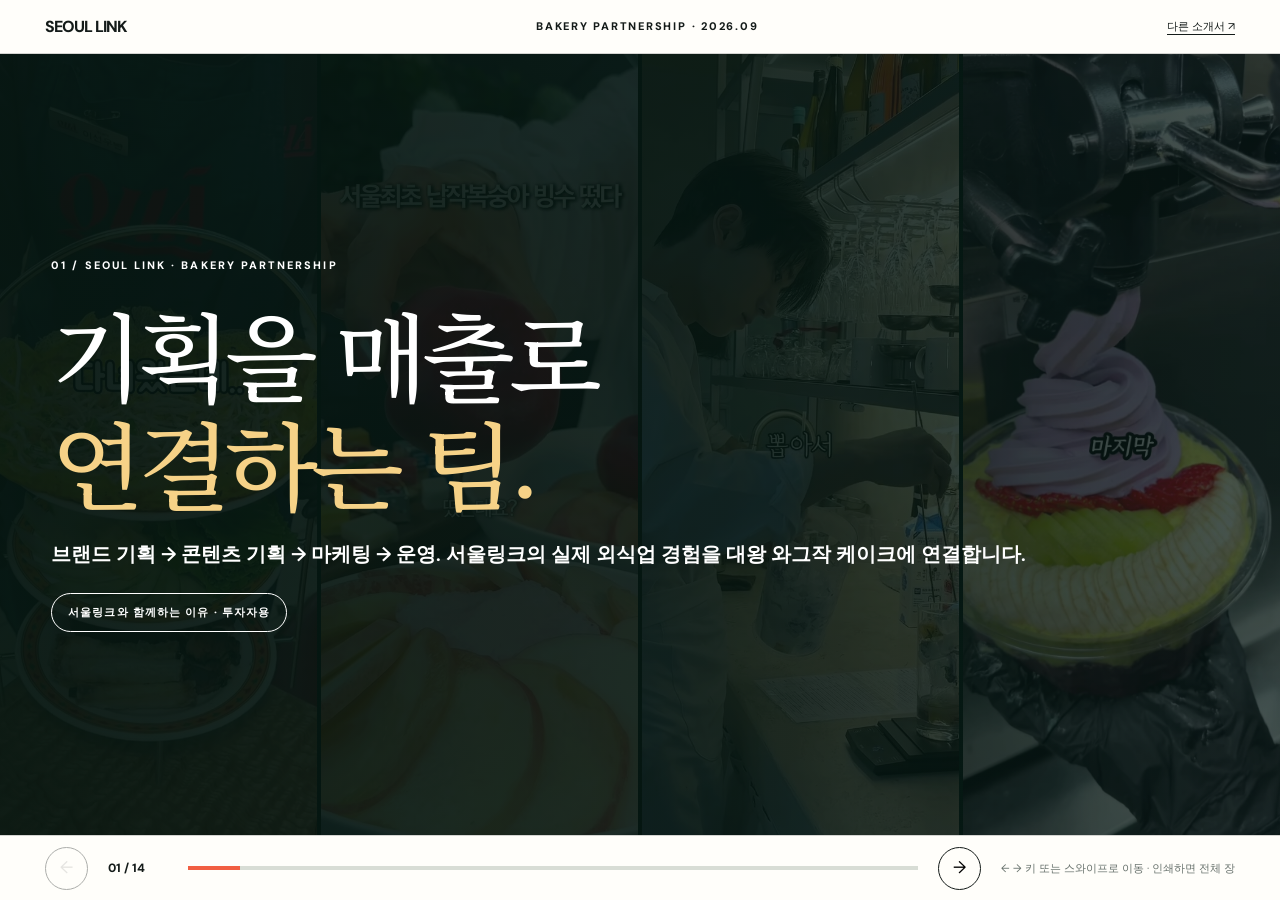
==== commit babc4a5c: "Make case videos prominent and simplify investor close" ====
--- a/bakery-partnership.html
+++ b/bakery-partnership.html
@@ -1 +1 @@
-<!doctype html><html lang="ko"><head><meta charset="utf-8"><meta name="viewport" content="width=device-width,initial-scale=1"><meta name="theme-color" content="#141b19"><title>서울링크 | 베이커리 협업 및 투자용 역량소개서</title><link rel="icon" href="favicon.svg"><link rel="stylesheet" href="slide-deck.css"></head><body class="deck-bakery"><div class="deck-shell"><header class="deck-top"><a class="logo" href="index.html">SEOUL LINK</a><span class="meta">BAKERY PARTNERSHIP · 2026.09</span><a class="other" href="index.html">다른 소개서 ↗</a></header><main class="slides" aria-label="서울링크 | 베이커리 협업 및 투자용 역량소개서"><section class="deck-slide slide hero-slide" data-slide="1" aria-label="1번 장"><div class="slide-inner"><div class="hero-image"><img src="assets/posters/C-KKMhVS3jv-hero.jpg" alt="꾸아 실제 영상"><img src="assets/posters/DbrjYuQTTiV-1.jpg" alt="루프808 복숭아빙수"><img src="assets/posters/DUAa2qZiVtS-2.jpg" alt="뚜흐느솔 디저트"><img src="assets/posters/DXgaiJMDmow-3.jpg" alt="그릭베리 비주얼"></div><p class="kicker">01 / SEOUL LINK · BAKERY PARTNERSHIP</p><h1 class="headline serif">기획을 매출로<br><em>연결하는 팀.</em></h1><p class="lead">브랜드 기획 → 콘텐츠 기획 → 마케팅 → 운영. 서울링크의 실제 외식업 경험을 대왕 와그작 케이크에 연결합니다.</p><span class="visual-pill">서울링크와 함께하는 이유 · 투자자용</span></div></section><section class="deck-slide slide dark" data-slide="2" aria-label="2번 장"><div class="slide-inner"><p class="kicker">02 / 2026 CAMPAIGN RESPONSE</p><h2 class="headline serif">집행 게시물 338건.<br>확인된 콘텐츠 반응.</h2><div class="metrics"><div class="focus"><b>102,902,230</b><span>조회</span></div><div class=""><b>1,777,638</b><span>좋아요</span></div><div class=""><b>1,415,610</b><span>공유</span></div><div class=""><b>509,736</b><span>저장</span></div></div><p class="note">2026.01.01~09.15 확인된 집행 게시물 338건 · 수집 9/15, 뚜흐느솔 대표 2건 9/16 · 확인 지표 합산. 자연 확산 추산은 별도.</p></div></section><section class="deck-slide slide sun" data-slide="3" aria-label="3번 장"><div class="slide-inner"><p class="kicker">03 / CASE 01 · QUÁ / 꾸아</p><div class="two-col"><div class="text-stack"><h2 class="headline serif">지하 18평에서<br><em>30개 이상 매장으로.</em></h2><p class="proofnum serif">10<small>억+ / 연매출</small></p><p class="lead">서울링크가 브랜드 개발 전반과 마케팅을 함께한 꾸아. 브랜드와 메뉴를 하나의 방문 경험으로 기획했습니다.<br><strong>대표 영상 조회 3,722,926회 · 저장 25,262회</strong></p><p class="note">사업성과 대표 제공 · 과거 꾸아 국내 게시 사례는 2026년 집행 게시물 합계와 별도.</p></div><div class="media-window portrait"><video controls playsinline preload="none" poster="assets/posters/C-KKMhVS3jv-hero.jpg" aria-label="꾸아 실제 브랜드·반쎄오 게시영상"><source src="assets/media/C-KKMhVS3jv.mp4" type="video/mp4">영상 재생이 지원되지 않습니다.</video><img class="print-poster" src="assets/posters/C-KKMhVS3jv-hero.jpg" alt="꾸아 실제 브랜드·반쎄오 게시영상"></div></div></div></section><section class="deck-slide slide peach" data-slide="4" aria-label="4번 장"><div class="slide-inner"><p class="kicker">04 / CASE 02 · ROOF808 / 루프808</p><h2 class="headline serif">복숭아빙수 기획으로<br><em>일매출 100만원대 → 700~800만원대.</em></h2><p class="lead">구도 · 복숭아빙수 메뉴 개발 · 마케팅</p><svg class="chart-svg" viewBox="0 0 1280 400" role="img" aria-label="루프808 2026년 8월1일부터 9월12일까지 43일 일매출. 대관 포함. 8월6일 첫 광고 게시."><line class="grid" x1="55" y1="350.0" x2="1260" y2="350.0"/><text x="5" y="354.0">0백만</text><line class="grid" x1="55" y1="233.9" x2="1260" y2="233.9"/><text x="5" y="237.9">5백만</text><line class="grid" x1="55" y1="117.9" x2="1260" y2="117.9"/><text x="5" y="121.9">10백만</text><line class="grid" x1="55" y1="25.0" x2="1260" y2="25.0"/><text x="5" y="29.0">14백만</text><line class="line" x1="198.5" y1="25" x2="198.5" y2="350"/><text x="206.5" y="43">8/6 첫 광고</text><polyline class="before" points="55.0,298.8 83.7,314.8 112.4,337.3 141.1,319.3 169.8,331.3 198.5,264.1"/><polyline class="after" points="198.5,264.1 227.1,294.0 255.8,283.2 284.5,282.1 313.2,327.5 341.9,238.7 370.6,202.0 399.3,227.5 428.0,247.6 456.7,218.1 485.4,225.9 514.0,277.8 542.7,257.2 571.4,222.7 600.1,235.2 628.8,234.5 657.5,228.2 686.2,232.0 714.9,288.0 743.6,241.7 772.3,269.8 801.0,261.1 829.6,264.2 858.3,185.0 887.0,262.0 915.7,180.4 944.4,291.2 973.1,266.7 1001.8,263.3 1030.5,179.8 1059.2,195.7 1087.9,198.7 1116.5,255.3 1145.2,261.3 1173.9,266.6 1202.6,47.2 1231.3,187.2 1260.0,201.0"/><circle cx="55.0" cy="298.8" r="2.2" fill="#68736d"><title>2026-08-01: 2,205,500원</title></circle><circle cx="83.7" cy="314.8" r="2.2" fill="#68736d"><title>2026-08-02: 1,517,000원</title></circle><circle cx="112.4" cy="337.3" r="2.2" fill="#68736d"><title>2026-08-03: 549,000원</title></circle><circle cx="141.1" cy="319.3" r="2.2" fill="#68736d"><title>2026-08-04: 1,321,000원</title></circle><circle cx="169.8" cy="331.3" r="2.2" fill="#68736d"><title>2026-08-05: 807,000원</title></circle><circle cx="198.5" cy="264.1" r="5" fill="#e96343"><title>2026-08-06: 3,699,000원</title></circle><circle cx="227.1" cy="294.0" r="2.2" fill="#e96343"><title>2026-08-07: 2,412,000원</title></circle><circle cx="255.8" cy="283.2" r="2.2" fill="#e96343"><title>2026-08-08: 2,878,000원</title></circle><circle cx="284.5" cy="282.1" r="2.2" fill="#e96343"><title>2026-08-09: 2,923,500원</title></circle><circle cx="313.2" cy="327.5" r="2.2" fill="#e96343"><title>2026-08-10: 971,000원</title></circle><circle cx="341.9" cy="238.7" r="5" fill="#e96343"><title>2026-08-11: 4,794,000원</title></circle><circle cx="370.6" cy="202.0" r="2.2" fill="#e96343"><title>2026-08-12: 6,377,000원</title></circle><circle cx="399.3" cy="227.5" r="2.2" fill="#e96343"><title>2026-08-13: 5,279,000원</title></circle><circle cx="428.0" cy="247.6" r="2.2" fill="#e96343"><title>2026-08-14: 4,411,000원</title></circle><circle cx="456.7" cy="218.1" r="2.2" fill="#e96343"><title>2026-08-15: 5,680,350원</title></circle><circle cx="485.4" cy="225.9" r="2.2" fill="#e96343"><title>2026-08-16: 5,345,500원</title></circle><circle cx="514.0" cy="277.8" r="2.2" fill="#e96343"><title>2026-08-17: 3,110,000원</title></circle><circle cx="542.7" cy="257.2" r="2.2" fill="#e96343"><title>2026-08-18: 3,997,000원</title></circle><circle cx="571.4" cy="222.7" r="2.2" fill="#e96343"><title>2026-08-19: 5,484,000원</title></circle><circle cx="600.1" cy="235.2" r="2.2" fill="#e96343"><title>2026-08-20: 4,945,000원</title></circle><circle cx="628.8" cy="234.5" r="2.2" fill="#e96343"><title>2026-08-21: 4,974,000원</title></circle><circle cx="657.5" cy="228.2" r="2.2" fill="#e96343"><title>2026-08-22: 5,245,400원</title></circle><circle cx="686.2" cy="232.0" r="2.2" fill="#e96343"><title>2026-08-23: 5,083,500원</title></circle><circle cx="714.9" cy="288.0" r="2.2" fill="#e96343"><title>2026-08-24: 2,671,000원</title></circle><circle cx="743.6" cy="241.7" r="2.2" fill="#e96343"><title>2026-08-25: 4,665,000원</title></circle><circle cx="772.3" cy="269.8" r="2.2" fill="#e96343"><title>2026-08-26: 3,456,000원</title></circle><circle cx="801.0" cy="261.1" r="2.2" fill="#e96343"><title>2026-08-27: 3,829,000원</title></circle><circle cx="829.6" cy="264.2" r="2.2" fill="#e96343"><title>2026-08-28: 3,698,000원</title></circle><circle cx="858.3" cy="185.0" r="2.2" fill="#e96343"><title>2026-08-29: 7,108,800원</title></circle><circle cx="887.0" cy="262.0" r="2.2" fill="#e96343"><title>2026-08-30: 3,789,000원</title></circle><circle cx="915.7" cy="180.4" r="5" fill="#e96343"><title>2026-08-31: 7,306,000원</title></circle><circle cx="944.4" cy="291.2" r="2.2" fill="#e96343"><title>2026-09-01: 2,535,000원</title></circle><circle cx="973.1" cy="266.7" r="2.2" fill="#e96343"><title>2026-09-02: 3,586,600원</title></circle><circle cx="1001.8" cy="263.3" r="2.2" fill="#e96343"><title>2026-09-03: 3,734,000원</title></circle><circle cx="1030.5" cy="179.8" r="2.2" fill="#e96343"><title>2026-09-04: 7,332,000원</title></circle><circle cx="1059.2" cy="195.7" r="2.2" fill="#e96343"><title>2026-09-05: 6,645,300원</title></circle><circle cx="1087.9" cy="198.7" r="2.2" fill="#e96343"><title>2026-09-06: 6,518,000원</title></circle><circle cx="1116.5" cy="255.3" r="2.2" fill="#e96343"><title>2026-09-07: 4,078,000원</title></circle><circle cx="1145.2" cy="261.3" r="2.2" fill="#e96343"><title>2026-09-08: 3,820,000원</title></circle><circle cx="1173.9" cy="266.6" r="2.2" fill="#e96343"><title>2026-09-09: 3,591,000원</title></circle><circle cx="1202.6" cy="47.2" r="5" fill="#e96343"><title>2026-09-10: 13,043,000원</title></circle><circle cx="1231.3" cy="187.2" r="2.2" fill="#e96343"><title>2026-09-11: 7,014,000원</title></circle><circle cx="1260.0" cy="201.0" r="2.2" fill="#e96343"><title>2026-09-12: 6,417,600원</title></circle><text x="55.0" y="388" text-anchor="middle">08/01</text><text x="198.5" y="388" text-anchor="middle">08/06</text><text x="341.9" y="388" text-anchor="middle">08/11</text><text x="600.1" y="388" text-anchor="middle">08/20</text><text x="944.4" y="388" text-anchor="middle">09/01</text><text x="1260.0" y="388" text-anchor="middle">09/12</text></svg><div class="roof-bottom"><div><strong class="roof-ratio">3.43배</strong><p class="prooflabel">8/1~5 일평균 127만9,900원 → 8/6~31 일평균 438만9,694원</p></div><button type="button" class="video-trigger" data-src="assets/media/DbrjYuQTTiV.mp4" data-poster="assets/posters/DbrjYuQTTiV-1.jpg" data-label="복숭아빙수 실제 영상 · 조회 1,310,444 · 공유 5,696 · 저장 955" aria-label="복숭아빙수 실제 영상 · 조회 1,310,444 · 공유 5,696 · 저장 955 영상 재생"><img src="assets/posters/DbrjYuQTTiV-1.jpg" alt="복숭아빙수 실제 영상"><span class="vlabel">복숭아빙수 실제 영상<small>조회 1,310,444 · 공유 5,696 · 저장 955</small></span></button></div><p class="note">43일 일매출 원자료 8/1~9/12, 대관 포함 · 8/6 첫 광고 · 700~800만원대는 대표 제공 일매출 사례.</p></div></section><section class="deck-slide slide dark" data-slide="5" aria-label="5번 장"><div class="slide-inner"><p class="kicker">05 / CASE 03 · TOURNESOL / 뚜흐느솔</p><div class="two-col wide-media"><div class="text-stack"><h2 class="headline serif">디저트와 인물.<br><em>한 장면의 이유.</em></h2><p class="lead">두바이 프렌치토스트 메뉴 개발 + 잘생긴 남자 콘셉트 개발 + 마케팅.</p><p class="proofnum serif">2,338<small>만 조회</small></p><p class="note">국내 확인 게시물 15건 전체 합계</p><div class="metric-big"><div class="support"><div><b>350,368</b><span>좋아요</span></div><div><b>576,358</b><span>공유</span></div><div><b>90,925</b><span>저장</span></div></div></div><p class="note">국내 확인 게시 15건 합계 · 대표 영상 2건 조회 21,984,532회 · 수집 9/15, 대표 2건 9/16 재확인.</p></div><div class="media-row"><div class="media-window"><video controls playsinline preload="none" poster="assets/posters/DUAa2qZiVtS-2.jpg" aria-label="뚜흐느솔 먹자먹자 토스트·인물 영상"><source src="assets/media/DUAa2qZiVtS.mp4" type="video/mp4">영상 재생이 지원되지 않습니다.</video><img class="print-poster" src="assets/posters/DUAa2qZiVtS-2.jpg" alt="뚜흐느솔 먹자먹자 토스트·인물 영상"></div><div class="media-window"><video controls playsinline preload="none" poster="assets/posters/DUKP1nvkXOY-2.jpg" aria-label="뚜흐느솔 뚜레이블 인물·토스트 영상"><source src="assets/media/DUKP1nvkXOY.mp4" type="video/mp4">영상 재생이 지원되지 않습니다.</video><img class="print-poster" src="assets/posters/DUKP1nvkXOY-2.jpg" alt="뚜흐느솔 뚜레이블 인물·토스트 영상"></div></div></div></div></section><section class="deck-slide slide green" data-slide="6" aria-label="6번 장"><div class="slide-inner"><p class="kicker">06 / TOURNESOL · BUSINESS RESPONSE</p><h2 class="headline serif">콘셉트가 퍼지고,<br><em>매출이 달라졌습니다.</em></h2><div class="metric-big"><div><p class="proofnum serif">1,500<small>만 원</small><br>→ 1.8<small>억 원</small></p><p class="prooflabel">월매출 12배 · 대표 제공</p></div><div class="support"><div><b>1억+</b><span>자연 확산 조회의 보수적 하한 · 대표 추산</span></div><div><b>2,198만</b><span>대표 영상 2건 확인 조회 합계</span></div></div></div><p class="lead">인물 콘셉트는 틱톡·인스타 확산 요소가 되었고, 해외 잡지에도 소개되었습니다.</p><p class="note">매출·해외 잡지 소개 대표 제공 · 자연 확산 1억+ 조회는 대표 추산, 집행 게시물 합계와 별도.</p></div></section><section class="deck-slide slide dark" data-slide="7" aria-label="7번 장"><div class="slide-inner"><p class="kicker">07 / CASE 04 · WOODAEPO BLACK / 우대포블랙</p><h2 class="headline serif">메뉴 비주얼과 마케팅.<br><em>명동점 월매출의 흐름.</em></h2><p class="lead">3월 4.05억 → 8월 9.01억 원. 4월부터 서울링크가 마케팅을 맡아 9월은 6개월째 운영 중입니다.</p><div class="sales-bars" role="img" aria-label="우대포블랙 명동점 월매출 3월4.05억,4월5.56억,5월5.68억,6월6.07억,7월7.96억,8월9.01억"><div class="bar-col" style="--percent:35.1%"><b>4.05억</b><div class="bar"></div><span>3월</span></div><div class="bar-col" style="--percent:48.1%"><b>5.56억</b><div class="bar"></div><span>4월</span></div><div class="bar-col" style="--percent:49.2%"><b>5.68억</b><div class="bar"></div><span>5월</span></div><div class="bar-col" style="--percent:52.5%"><b>6.07억</b><div class="bar"></div><span>6월</span></div><div class="bar-col" style="--percent:68.9%"><b>7.96억</b><div class="bar"></div><span>7월</span></div><div class="bar-col" style="--percent:78.0%"><b>9.01억</b><div class="bar"></div><span>8월</span></div></div><p class="note">우대포블랙 명동점 월매출 2026.03~08 · 9월 미마감 제외.</p></div></section><section class="deck-slide slide peach" data-slide="8" aria-label="8번 장"><div class="slide-inner"><p class="kicker">08 / WOODAEPO BLACK · CONTENT ACROSS MARKETS</p><h2 class="headline serif">브랜드 전체 반응,<br>실제 국가별 영상.</h2><div class="metrics"><div class="focus"><b>35,497,508</b><span>조회</span></div><div class=""><b>1,072,592</b><span>좋아요</span></div><div class=""><b>444,806</b><span>공유</span></div><div class=""><b>188,007</b><span>저장</span></div></div><div class="video-gallery"><button type="button" class="video-trigger" data-src="assets/media/DW6Pn2dj74F.mp4" data-poster="assets/posters/DW6Pn2dj74F-2.jpg" data-label="한국 · 지점 미표기 · 조회 6,961,929 · 공유 82,165 · 저장 8,421" aria-label="한국 · 지점 미표기 · 조회 6,961,929 · 공유 82,165 · 저장 8,421 영상 재생"><img src="assets/posters/DW6Pn2dj74F-2.jpg" alt="한국 · 지점 미표기"><span class="vlabel">한국 · 지점 미표기<small>조회 6,961,929 · 공유 82,165 · 저장 8,421</small></span></button><button type="button" class="video-trigger" data-src="assets/media/DaXrb2AvT1e.mp4" data-poster="assets/posters/DaXrb2AvT1e-3.jpg" data-label="대만 · 명동점 · 조회 1,745,423 · 공유 10,140 · 저장 527" aria-label="대만 · 명동점 · 조회 1,745,423 · 공유 10,140 · 저장 527 영상 재생"><img src="assets/posters/DaXrb2AvT1e-3.jpg" alt="대만 · 명동점"><span class="vlabel">대만 · 명동점<small>조회 1,745,423 · 공유 10,140 · 저장 527</small></span></button><button type="button" class="video-trigger" data-src="assets/media/DZztaBFpnBS.mp4" data-poster="assets/posters/DZztaBFpnBS-3.jpg" data-label="일본 · 명동점 · 조회 163,388 · 공유 274 · 저장 2,628" aria-label="일본 · 명동점 · 조회 163,388 · 공유 274 · 저장 2,628 영상 재생"><img src="assets/posters/DZztaBFpnBS-3.jpg" alt="일본 · 명동점"><span class="vlabel">일본 · 명동점<small>조회 163,388 · 공유 274 · 저장 2,628</small></span></button><button type="button" class="video-trigger" data-src="assets/media/6a158c670000000035030a01.mp4" data-poster="assets/posters/6a158c670000000035030a01-2.jpg" data-label="중국 · 지점 미표기 · 조회 미수집 · 좋아요 3,514 · 공유 489 · 저장 2,428" aria-label="중국 · 지점 미표기 · 조회 미수집 · 좋아요 3,514 · 공유 489 · 저장 2,428 영상 재생"><img src="assets/posters/6a158c670000000035030a01-2.jpg" alt="중국 · 지점 미표기"><span class="vlabel">중국 · 지점 미표기<small>조회 미수집 · 좋아요 3,514 · 공유 489 · 저장 2,428</small></span></button><button type="button" class="video-trigger" data-src="assets/media/DaXatZzzHuI.mp4" data-poster="assets/posters/DaXatZzzHuI-3.jpg" data-label="홍콩 · 명동점 · 조회 1,867,115 · 공유 3,999 · 저장 3,645" aria-label="홍콩 · 명동점 · 조회 1,867,115 · 공유 3,999 · 저장 3,645 영상 재생"><img src="assets/posters/DaXatZzzHuI-3.jpg" alt="홍콩 · 명동점"><span class="vlabel">홍콩 · 명동점<small>조회 1,867,115 · 공유 3,999 · 저장 3,645</small></span></button><button type="button" class="video-trigger" data-src="assets/media/DZWFfOZT-zm.mp4" data-poster="assets/posters/DZWFfOZT-zm-3.jpg" data-label="미국 · 명동점 · 영상 자막 · 조회 335,922 · 공유 8,068 · 저장 8,512" aria-label="미국 · 명동점 · 영상 자막 · 조회 335,922 · 공유 8,068 · 저장 8,512 영상 재생"><img src="assets/posters/DZWFfOZT-zm-3.jpg" alt="미국 · 명동점 · 영상 자막"><span class="vlabel">미국 · 명동점 · 영상 자막<small>조회 335,922 · 공유 8,068 · 저장 8,512</small></span></button></div><p class="note">우대포블랙 브랜드 전체 확인 게시 75건 합계 · 한국·중국 지점 미표기 · 대만·일본·홍콩·미국 명동점.</p></div></section><section class="deck-slide slide split" data-slide="9" aria-label="9번 장"><div class="slide-inner"><p class="kicker">09 / CASE 05 · GREEKBERRY / 그릭베리</p><div class="two-col"><div class="text-stack"><h2 class="headline serif">색·층·서빙이<br><em>메뉴를 설명합니다.</em></h2><p class="lead">서울링크가 메뉴 비주얼 기획과 마케팅을 맡았습니다.</p><p class="proofnum serif">2,405,585<small> 조회</small></p><div class="metric-big"><div class="support"><div><b>17,139</b><span>좋아요</span></div><div><b>27,006</b><span>공유</span></div><div><b>6,076</b><span>저장</span></div></div></div><p class="note">그릭베리 브랜드 전체 확인 게시 30건 지표 합계 · 2026.09 수집.</p></div><div class="media-window portrait"><video controls playsinline preload="none" poster="assets/posters/DXgaiJMDmow-3.jpg" aria-label="그릭베리 컬러 메뉴 실제 영상"><source src="assets/media/DXgaiJMDmow.mp4" type="video/mp4">영상 재생이 지원되지 않습니다.</video><img class="print-poster" src="assets/posters/DXgaiJMDmow-3.jpg" alt="그릭베리 컬러 메뉴 실제 영상"></div></div></div></section><section class="deck-slide slide green" data-slide="10" aria-label="10번 장"><div class="slide-inner"><p class="kicker">10 / FOR THE WAGJAK CAKE</p><h2 class="headline serif">대왕 와그작 케이크에<br>가져올 실행.</h2><div class="proof-flow"><div><b>01 / BRAND</b><strong>브랜드와<br>시그니처 기획</strong><p>찾아올 이유가 되는 콘셉트</p></div><div><b>02 / SCENE</b><strong>깨짐과 단면의<br>촬영 구도</strong><p>형태→소리→과일 단면</p></div><div><b>03 / LAUNCH</b><strong>출시 콘텐츠<br>집행</strong><p>제품이 확정된 뒤 고객에게 알리기</p></div><div><b>04 / OPERATE</b><strong>반응·매출을<br>보며 운영</strong><p>제철 변형과 후속 콘텐츠 기획</p></div></div><p class="lead">시그니처 경험은 고정하고, 제철 과일과 표현은 지금답게 바꿉니다.</p><p class="note">와그작 케이크는 개발 전 콘셉트입니다. 위 역할은 서울링크의 실제 타 브랜드 경험을 바탕으로 제안하는 협업 범위입니다.</p></div></section><section class="deck-slide slide hero-slide" data-slide="11" aria-label="11번 장"><div class="slide-inner"><div class="hero-image"><img src="evidence/brief/wagjak-ai-concept-equation-v1.png" alt="와그작 AI 콘셉트 시각화"><img src="assets/posters/DbrjYuQTTiV-1.jpg" alt="루프808 실제 사례"><img src="assets/posters/C-KKMhVS3jv-hero.jpg" alt="꾸아 실제 사례"><img src="assets/posters/DXgaiJMDmow-3.jpg" alt="그릭베리 실제 사례"></div><p class="kicker">11 / BAKERY WITH SEOUL LINK</p><h2 class="headline serif">기획·확산·매출 경험을 가진 팀과<br><em>함께 만드는 베이커리.</em></h2><div class="target-grid"><div><b>100억</b><span>목표 기업가치</span><small>사업계획 목표</small></div><div><b>10억</b><span>투자 유치 목표</span><small>투자 유치 목표</small></div></div><p class="note">와그작 케이크는 개발 전 콘셉트 · 기업가치 100억원·투자유치 10억원은 사업 목표.</p></div></section></main><nav class="deck-bottom" aria-label="발표자료 장 이동"><button id="prevSlide" type="button" aria-label="이전 장">←</button><span class="count" id="slideCount"></span><div class="progress" aria-hidden="true"><span></span></div><button id="nextSlide" type="button" aria-label="다음 장">→</button><span class="hint">← → 키 또는 스와이프로 이동 · 인쇄하면 전체 장</span></nav></div><div id="videoModal" class="modal" role="dialog" aria-modal="true" aria-hidden="true"><span class="modal-label"></span><button type="button" aria-label="영상 닫기">×</button><video controls playsinline preload="none"></video></div><script src="slide-deck.js"></script></body></html>+<!doctype html><html lang="ko"><head><meta charset="utf-8"><meta name="viewport" content="width=device-width,initial-scale=1"><meta name="theme-color" content="#141b19"><title>서울링크 | 베이커리 협업 및 투자용 역량소개서</title><link rel="icon" href="favicon.svg"><link rel="stylesheet" href="slide-deck.css?v=3"></head><body class="deck-bakery"><div class="deck-shell"><header class="deck-top"><a class="logo" href="index.html">SEOUL LINK</a><span class="meta">BAKERY PARTNERSHIP · 2026.09</span><a class="other" href="index.html">다른 소개서 ↗</a></header><main class="slides" aria-label="서울링크 | 베이커리 협업 및 투자용 역량소개서"><section class="deck-slide slide hero-slide" data-slide="1" aria-label="1번 장"><div class="slide-inner"><div class="hero-image"><img src="assets/posters/C-KKMhVS3jv-hero.jpg" alt="꾸아 실제 영상"><img src="assets/posters/DbrjYuQTTiV-1.jpg" alt="루프808 복숭아빙수"><img src="assets/posters/DUAa2qZiVtS-2.jpg" alt="뚜흐느솔 디저트"><img src="assets/posters/DXgaiJMDmow-3.jpg" alt="그릭베리 비주얼"></div><p class="kicker">01 / SEOUL LINK · BAKERY PARTNERSHIP</p><h1 class="headline serif">기획을 매출로<br><em>연결하는 팀.</em></h1><p class="lead">브랜드 기획 → 콘텐츠 기획 → 마케팅 → 운영. 서울링크의 실제 외식업 경험을 대왕 와그작 케이크에 연결합니다.</p><span class="visual-pill">서울링크와 함께하는 이유 · 투자자용</span></div></section><section class="deck-slide slide dark global-stage" data-slide="2" aria-label="2번 장"><div class="slide-inner"><p class="kicker">02 / 2026 CAMPAIGN RESPONSE</p><h2 class="headline serif">기획을 알린<br>콘텐츠의 반응.</h2><div class="global-proof"><div class="global-main"><strong>1억+<small>조회</small></strong><span>2026년 집행 게시물 338건의 확인된 콘텐츠 반응</span></div><div class="global-support"><div><b>1,777,638</b><span>좋아요</span></div><div><b>1,415,610</b><span>공유</span></div><div><b>509,736</b><span>저장</span></div></div></div><p class="note">2026.01.01~09.15 확인된 집행 게시물 338건 · 조회 정확히 102,902,230회 · 수집 9/15, 뚜흐느솔 대표 2건 9/16 · 확인 지표 합산.</p></div></section><section class="deck-slide slide sun" data-slide="3" aria-label="3번 장"><div class="slide-inner"><p class="kicker">03 / CASE 01 · QUÁ / 꾸아</p><div class="two-col"><div class="text-stack"><h2 class="headline serif">지하 18평에서<br><em>30개 이상 매장으로.</em></h2><p class="proofnum serif">10<small>억+ / 연매출</small></p><p class="lead">서울링크가 브랜드 개발 전반과 마케팅을 함께한 꾸아. 브랜드와 메뉴를 하나의 방문 경험으로 기획했습니다.<br><strong>대표 영상 조회 3,722,926회 · 저장 25,262회</strong></p><p class="note">사업성과 대표 제공 · 과거 꾸아 국내 게시 사례는 2026년 집행 게시물 합계와 별도.</p></div><div class="media-window portrait"><video controls playsinline preload="none" poster="assets/posters/C-KKMhVS3jv-hero.jpg" aria-label="꾸아 실제 브랜드·반쎄오 게시영상"><source src="assets/media/C-KKMhVS3jv.mp4" type="video/mp4">영상 재생이 지원되지 않습니다.</video><img class="print-poster" src="assets/posters/C-KKMhVS3jv-hero.jpg" alt="꾸아 실제 브랜드·반쎄오 게시영상"></div></div></div></section><section class="deck-slide slide peach roof-menu" data-slide="4" aria-label="4번 장"><div class="slide-inner"><p class="kicker">04 / CASE 02 · ROOF808 / 루프808</p><div class="roof-menu-copy"><h2 class="headline serif">복숭아빙수, <em>촬영할 이유까지 기획.</em></h2><p class="lead">구도 · 복숭아빙수 메뉴 개발 · 마케팅</p></div><div class="roof-video-grid"><div class="media-window roof-video-main"><video controls playsinline preload="none" poster="assets/posters/DbrjYuQTTiV-1.jpg" aria-label="루프808 복숭아빙수 대표 실제 영상"><source src="assets/media/DbrjYuQTTiV.mp4" type="video/mp4">영상 재생이 지원되지 않습니다.</video><img class="print-poster" src="assets/posters/DbrjYuQTTiV-1.jpg" alt="루프808 복숭아빙수 대표 실제 영상"></div><div class="media-window roof-video-support"><video controls playsinline preload="none" poster="assets/posters/Db2q_org4iY-3.jpg" aria-label="루프808 복숭아빙수 공간 실제 영상"><source src="assets/media/Db2q_org4iY.mp4" type="video/mp4">영상 재생이 지원되지 않습니다.</video><img class="print-poster" src="assets/posters/Db2q_org4iY-3.jpg" alt="루프808 복숭아빙수 공간 실제 영상"></div></div><p class="note">루프808 실제 게시 원본 2편. 납작복숭아·핑크빙수·공간을 담는 촬영 구도를 메뉴와 콘텐츠 기획에 연결했습니다.</p></div></section><section class="deck-slide slide peach roof-sales" data-slide="5" aria-label="5번 장"><div class="slide-inner"><p class="kicker">05 / ROOF808 · 43 DAYS OF SALES</p><h2 class="headline serif">복숭아빙수 이후<br><em>일매출 100만원대 → 700~800만원대.</em></h2><div class="roof-sales-content"><div class="roof-chart-block"><svg class="chart-svg desktop-chart" viewBox="0 0 1280 400" role="img" aria-label="루프808 2026년 8월1일부터 9월12일까지 43일 일매출. 대관 포함. 8월6일 첫 광고 게시."><line class="grid" x1="55" y1="350.0" x2="1260" y2="350.0"/><text x="5" y="354.0">0백만</text><line class="grid" x1="55" y1="233.9" x2="1260" y2="233.9"/><text x="5" y="237.9">5백만</text><line class="grid" x1="55" y1="117.9" x2="1260" y2="117.9"/><text x="5" y="121.9">10백만</text><line class="grid" x1="55" y1="25.0" x2="1260" y2="25.0"/><text x="5" y="29.0">14백만</text><line class="line" x1="198.5" y1="25" x2="198.5" y2="350"/><text x="206.5" y="43">8/6 첫 광고</text><polyline class="before" points="55.0,298.8 83.7,314.8 112.4,337.3 141.1,319.3 169.8,331.3 198.5,264.1"/><polyline class="after" points="198.5,264.1 227.1,294.0 255.8,283.2 284.5,282.1 313.2,327.5 341.9,238.7 370.6,202.0 399.3,227.5 428.0,247.6 456.7,218.1 485.4,225.9 514.0,277.8 542.7,257.2 571.4,222.7 600.1,235.2 628.8,234.5 657.5,228.2 686.2,232.0 714.9,288.0 743.6,241.7 772.3,269.8 801.0,261.1 829.6,264.2 858.3,185.0 887.0,262.0 915.7,180.4 944.4,291.2 973.1,266.7 1001.8,263.3 1030.5,179.8 1059.2,195.7 1087.9,198.7 1116.5,255.3 1145.2,261.3 1173.9,266.6 1202.6,47.2 1231.3,187.2 1260.0,201.0"/><circle cx="55.0" cy="298.8" r="2.2" fill="#68736d"><title>2026-08-01: 2,205,500원</title></circle><circle cx="83.7" cy="314.8" r="2.2" fill="#68736d"><title>2026-08-02: 1,517,000원</title></circle><circle cx="112.4" cy="337.3" r="2.2" fill="#68736d"><title>2026-08-03: 549,000원</title></circle><circle cx="141.1" cy="319.3" r="2.2" fill="#68736d"><title>2026-08-04: 1,321,000원</title></circle><circle cx="169.8" cy="331.3" r="2.2" fill="#68736d"><title>2026-08-05: 807,000원</title></circle><circle cx="198.5" cy="264.1" r="5" fill="#e96343"><title>2026-08-06: 3,699,000원</title></circle><circle cx="227.1" cy="294.0" r="2.2" fill="#e96343"><title>2026-08-07: 2,412,000원</title></circle><circle cx="255.8" cy="283.2" r="2.2" fill="#e96343"><title>2026-08-08: 2,878,000원</title></circle><circle cx="284.5" cy="282.1" r="2.2" fill="#e96343"><title>2026-08-09: 2,923,500원</title></circle><circle cx="313.2" cy="327.5" r="2.2" fill="#e96343"><title>2026-08-10: 971,000원</title></circle><circle cx="341.9" cy="238.7" r="5" fill="#e96343"><title>2026-08-11: 4,794,000원</title></circle><circle cx="370.6" cy="202.0" r="2.2" fill="#e96343"><title>2026-08-12: 6,377,000원</title></circle><circle cx="399.3" cy="227.5" r="2.2" fill="#e96343"><title>2026-08-13: 5,279,000원</title></circle><circle cx="428.0" cy="247.6" r="2.2" fill="#e96343"><title>2026-08-14: 4,411,000원</title></circle><circle cx="456.7" cy="218.1" r="2.2" fill="#e96343"><title>2026-08-15: 5,680,350원</title></circle><circle cx="485.4" cy="225.9" r="2.2" fill="#e96343"><title>2026-08-16: 5,345,500원</title></circle><circle cx="514.0" cy="277.8" r="2.2" fill="#e96343"><title>2026-08-17: 3,110,000원</title></circle><circle cx="542.7" cy="257.2" r="2.2" fill="#e96343"><title>2026-08-18: 3,997,000원</title></circle><circle cx="571.4" cy="222.7" r="2.2" fill="#e96343"><title>2026-08-19: 5,484,000원</title></circle><circle cx="600.1" cy="235.2" r="2.2" fill="#e96343"><title>2026-08-20: 4,945,000원</title></circle><circle cx="628.8" cy="234.5" r="2.2" fill="#e96343"><title>2026-08-21: 4,974,000원</title></circle><circle cx="657.5" cy="228.2" r="2.2" fill="#e96343"><title>2026-08-22: 5,245,400원</title></circle><circle cx="686.2" cy="232.0" r="2.2" fill="#e96343"><title>2026-08-23: 5,083,500원</title></circle><circle cx="714.9" cy="288.0" r="2.2" fill="#e96343"><title>2026-08-24: 2,671,000원</title></circle><circle cx="743.6" cy="241.7" r="2.2" fill="#e96343"><title>2026-08-25: 4,665,000원</title></circle><circle cx="772.3" cy="269.8" r="2.2" fill="#e96343"><title>2026-08-26: 3,456,000원</title></circle><circle cx="801.0" cy="261.1" r="2.2" fill="#e96343"><title>2026-08-27: 3,829,000원</title></circle><circle cx="829.6" cy="264.2" r="2.2" fill="#e96343"><title>2026-08-28: 3,698,000원</title></circle><circle cx="858.3" cy="185.0" r="2.2" fill="#e96343"><title>2026-08-29: 7,108,800원</title></circle><circle cx="887.0" cy="262.0" r="2.2" fill="#e96343"><title>2026-08-30: 3,789,000원</title></circle><circle cx="915.7" cy="180.4" r="5" fill="#e96343"><title>2026-08-31: 7,306,000원</title></circle><circle cx="944.4" cy="291.2" r="2.2" fill="#e96343"><title>2026-09-01: 2,535,000원</title></circle><circle cx="973.1" cy="266.7" r="2.2" fill="#e96343"><title>2026-09-02: 3,586,600원</title></circle><circle cx="1001.8" cy="263.3" r="2.2" fill="#e96343"><title>2026-09-03: 3,734,000원</title></circle><circle cx="1030.5" cy="179.8" r="2.2" fill="#e96343"><title>2026-09-04: 7,332,000원</title></circle><circle cx="1059.2" cy="195.7" r="2.2" fill="#e96343"><title>2026-09-05: 6,645,300원</title></circle><circle cx="1087.9" cy="198.7" r="2.2" fill="#e96343"><title>2026-09-06: 6,518,000원</title></circle><circle cx="1116.5" cy="255.3" r="2.2" fill="#e96343"><title>2026-09-07: 4,078,000원</title></circle><circle cx="1145.2" cy="261.3" r="2.2" fill="#e96343"><title>2026-09-08: 3,820,000원</title></circle><circle cx="1173.9" cy="266.6" r="2.2" fill="#e96343"><title>2026-09-09: 3,591,000원</title></circle><circle cx="1202.6" cy="47.2" r="5" fill="#e96343"><title>2026-09-10: 13,043,000원</title></circle><circle cx="1231.3" cy="187.2" r="2.2" fill="#e96343"><title>2026-09-11: 7,014,000원</title></circle><circle cx="1260.0" cy="201.0" r="2.2" fill="#e96343"><title>2026-09-12: 6,417,600원</title></circle><text x="55.0" y="388" text-anchor="middle">08/01</text><text x="198.5" y="388" text-anchor="middle">08/06</text><text x="600.1" y="388" text-anchor="middle">08/20</text><text x="1260.0" y="388" text-anchor="middle">09/12</text></svg><svg class="chart-svg mobile-chart" viewBox="0 0 360 260" role="img" aria-label="루프808 2026년 8월1일부터 9월12일까지 43일 일매출. 대관 포함. 8월6일 첫 광고 게시."><text x="5" y="12">단위: 백만원</text><line class="grid" x1="30" y1="226.0" x2="353" y2="226.0"/><text x="5" y="230.0">0</text><line class="grid" x1="30" y1="153.1" x2="353" y2="153.1"/><text x="5" y="157.1">5</text><line class="grid" x1="30" y1="80.3" x2="353" y2="80.3"/><text x="5" y="84.3">10</text><line class="grid" x1="30" y1="22.0" x2="353" y2="22.0"/><text x="5" y="26.0">14</text><line class="line" x1="68.5" y1="22" x2="68.5" y2="226"/><text x="76.5" y="40">8/6 첫 광고</text><polyline class="before" points="30.0,193.9 37.7,203.9 45.4,218.0 53.1,206.8 60.8,214.2 68.5,172.1"/><polyline class="after" points="68.5,172.1 76.1,190.9 83.8,184.1 91.5,183.4 99.2,211.9 106.9,156.1 114.6,133.1 122.3,149.1 130.0,161.7 137.7,143.2 145.4,148.1 153.0,180.7 160.7,167.8 168.4,146.1 176.1,153.9 183.8,153.5 191.5,149.6 199.2,151.9 206.9,187.1 214.6,158.0 222.3,175.6 230.0,170.2 237.6,172.1 245.3,122.4 253.0,170.8 260.7,119.5 268.4,189.1 276.1,173.7 283.8,171.6 291.5,119.2 299.2,129.2 306.9,131.0 314.5,166.6 322.2,170.3 329.9,173.7 337.6,35.9 345.3,123.8 353.0,132.5"/><circle cx="30.0" cy="193.9" r="2.2" fill="#68736d"><title>2026-08-01: 2,205,500원</title></circle><circle cx="37.7" cy="203.9" r="2.2" fill="#68736d"><title>2026-08-02: 1,517,000원</title></circle><circle cx="45.4" cy="218.0" r="2.2" fill="#68736d"><title>2026-08-03: 549,000원</title></circle><circle cx="53.1" cy="206.8" r="2.2" fill="#68736d"><title>2026-08-04: 1,321,000원</title></circle><circle cx="60.8" cy="214.2" r="2.2" fill="#68736d"><title>2026-08-05: 807,000원</title></circle><circle cx="68.5" cy="172.1" r="5" fill="#e96343"><title>2026-08-06: 3,699,000원</title></circle><circle cx="76.1" cy="190.9" r="2.2" fill="#e96343"><title>2026-08-07: 2,412,000원</title></circle><circle cx="83.8" cy="184.1" r="2.2" fill="#e96343"><title>2026-08-08: 2,878,000원</title></circle><circle cx="91.5" cy="183.4" r="2.2" fill="#e96343"><title>2026-08-09: 2,923,500원</title></circle><circle cx="99.2" cy="211.9" r="2.2" fill="#e96343"><title>2026-08-10: 971,000원</title></circle><circle cx="106.9" cy="156.1" r="5" fill="#e96343"><title>2026-08-11: 4,794,000원</title></circle><circle cx="114.6" cy="133.1" r="2.2" fill="#e96343"><title>2026-08-12: 6,377,000원</title></circle><circle cx="122.3" cy="149.1" r="2.2" fill="#e96343"><title>2026-08-13: 5,279,000원</title></circle><circle cx="130.0" cy="161.7" r="2.2" fill="#e96343"><title>2026-08-14: 4,411,000원</title></circle><circle cx="137.7" cy="143.2" r="2.2" fill="#e96343"><title>2026-08-15: 5,680,350원</title></circle><circle cx="145.4" cy="148.1" r="2.2" fill="#e96343"><title>2026-08-16: 5,345,500원</title></circle><circle cx="153.0" cy="180.7" r="2.2" fill="#e96343"><title>2026-08-17: 3,110,000원</title></circle><circle cx="160.7" cy="167.8" r="2.2" fill="#e96343"><title>2026-08-18: 3,997,000원</title></circle><circle cx="168.4" cy="146.1" r="2.2" fill="#e96343"><title>2026-08-19: 5,484,000원</title></circle><circle cx="176.1" cy="153.9" r="2.2" fill="#e96343"><title>2026-08-20: 4,945,000원</title></circle><circle cx="183.8" cy="153.5" r="2.2" fill="#e96343"><title>2026-08-21: 4,974,000원</title></circle><circle cx="191.5" cy="149.6" r="2.2" fill="#e96343"><title>2026-08-22: 5,245,400원</title></circle><circle cx="199.2" cy="151.9" r="2.2" fill="#e96343"><title>2026-08-23: 5,083,500원</title></circle><circle cx="206.9" cy="187.1" r="2.2" fill="#e96343"><title>2026-08-24: 2,671,000원</title></circle><circle cx="214.6" cy="158.0" r="2.2" fill="#e96343"><title>2026-08-25: 4,665,000원</title></circle><circle cx="222.3" cy="175.6" r="2.2" fill="#e96343"><title>2026-08-26: 3,456,000원</title></circle><circle cx="230.0" cy="170.2" r="2.2" fill="#e96343"><title>2026-08-27: 3,829,000원</title></circle><circle cx="237.6" cy="172.1" r="2.2" fill="#e96343"><title>2026-08-28: 3,698,000원</title></circle><circle cx="245.3" cy="122.4" r="2.2" fill="#e96343"><title>2026-08-29: 7,108,800원</title></circle><circle cx="253.0" cy="170.8" r="2.2" fill="#e96343"><title>2026-08-30: 3,789,000원</title></circle><circle cx="260.7" cy="119.5" r="5" fill="#e96343"><title>2026-08-31: 7,306,000원</title></circle><circle cx="268.4" cy="189.1" r="2.2" fill="#e96343"><title>2026-09-01: 2,535,000원</title></circle><circle cx="276.1" cy="173.7" r="2.2" fill="#e96343"><title>2026-09-02: 3,586,600원</title></circle><circle cx="283.8" cy="171.6" r="2.2" fill="#e96343"><title>2026-09-03: 3,734,000원</title></circle><circle cx="291.5" cy="119.2" r="2.2" fill="#e96343"><title>2026-09-04: 7,332,000원</title></circle><circle cx="299.2" cy="129.2" r="2.2" fill="#e96343"><title>2026-09-05: 6,645,300원</title></circle><circle cx="306.9" cy="131.0" r="2.2" fill="#e96343"><title>2026-09-06: 6,518,000원</title></circle><circle cx="314.5" cy="166.6" r="2.2" fill="#e96343"><title>2026-09-07: 4,078,000원</title></circle><circle cx="322.2" cy="170.3" r="2.2" fill="#e96343"><title>2026-09-08: 3,820,000원</title></circle><circle cx="329.9" cy="173.7" r="2.2" fill="#e96343"><title>2026-09-09: 3,591,000원</title></circle><circle cx="337.6" cy="35.9" r="5" fill="#e96343"><title>2026-09-10: 13,043,000원</title></circle><circle cx="345.3" cy="123.8" r="2.2" fill="#e96343"><title>2026-09-11: 7,014,000원</title></circle><circle cx="353.0" cy="132.5" r="2.2" fill="#e96343"><title>2026-09-12: 6,417,600원</title></circle><text x="30.0" y="248" text-anchor="start">08/01</text><text x="68.5" y="248" text-anchor="middle">08/06</text><text x="176.1" y="248" text-anchor="middle">08/20</text><text x="353.0" y="248" text-anchor="end">09/12</text></svg></div><div class="roof-sales-proof"><strong>3.43<small>배</small></strong><span>8/1~5 일평균<br>127만9,900원<br>→ 8/6~31 일평균<br>438만9,694원</span></div></div><p class="note">2026.08.01~09.12 일매출 원자료 43일, 대관 포함 · 8/6 첫 광고 · 700~800만원대는 대표 제공 일매출 사례.</p></div></section><section class="deck-slide slide dark" data-slide="6" aria-label="6번 장"><div class="slide-inner"><p class="kicker">06 / CASE 03 · TOURNESOL / 뚜흐느솔</p><div class="two-col wide-media"><div class="text-stack"><h2 class="headline serif">디저트와 인물.<br><em>한 장면의 이유.</em></h2><p class="lead">두바이 프렌치토스트 메뉴 개발 + 잘생긴 남자 콘셉트 개발 + 마케팅.</p><p class="proofnum serif">2,338<small>만 조회</small></p><p class="note">국내 확인 게시물 15건 전체 합계</p><div class="metric-big"><div class="support"><div><b>350,368</b><span>좋아요</span></div><div><b>576,358</b><span>공유</span></div><div><b>90,925</b><span>저장</span></div></div></div><p class="note">국내 확인 게시 15건 합계 · 대표 영상 2건 조회 21,984,532회 · 수집 9/15, 대표 2건 9/16 재확인.</p></div><div class="media-row"><div class="media-window"><video controls playsinline preload="none" poster="assets/posters/DUAa2qZiVtS-2.jpg" aria-label="뚜흐느솔 먹자먹자 토스트·인물 영상"><source src="assets/media/DUAa2qZiVtS.mp4" type="video/mp4">영상 재생이 지원되지 않습니다.</video><img class="print-poster" src="assets/posters/DUAa2qZiVtS-2.jpg" alt="뚜흐느솔 먹자먹자 토스트·인물 영상"></div><div class="media-window"><video controls playsinline preload="none" poster="assets/posters/DUKP1nvkXOY-2.jpg" aria-label="뚜흐느솔 뚜레이블 인물·토스트 영상"><source src="assets/media/DUKP1nvkXOY.mp4" type="video/mp4">영상 재생이 지원되지 않습니다.</video><img class="print-poster" src="assets/posters/DUKP1nvkXOY-2.jpg" alt="뚜흐느솔 뚜레이블 인물·토스트 영상"></div></div></div></div></section><section class="deck-slide slide green" data-slide="7" aria-label="7번 장"><div class="slide-inner"><p class="kicker">07 / TOURNESOL · BUSINESS RESPONSE</p><h2 class="headline serif">콘셉트가 퍼지고,<br><em>매출이 달라졌습니다.</em></h2><div class="metric-big"><div><p class="proofnum serif">1,500<small>만 원</small><br>→ 1.8<small>억 원</small></p><p class="prooflabel">월매출 12배 · 대표 제공</p></div><div class="support"><div><b>1억+</b><span>자연 확산 조회의 보수적 하한 · 대표 추산</span></div><div><b>2,198만</b><span>대표 영상 2건 확인 조회 합계</span></div></div></div><p class="lead">인물 콘셉트는 틱톡·인스타 확산 요소가 되었고, 해외 잡지에도 소개되었습니다.</p><p class="note">매출·해외 잡지 소개 대표 제공 · 자연 확산 1억+ 조회는 대표 추산, 집행 게시물 합계와 별도.</p></div></section><section class="deck-slide slide dark" data-slide="8" aria-label="8번 장"><div class="slide-inner"><p class="kicker">08 / CASE 04 · WOODAEPO BLACK / 우대포블랙</p><h2 class="headline serif">메뉴 비주얼과 마케팅.<br><em>명동점 월매출의 흐름.</em></h2><p class="lead">3월 4.05억 → 8월 9.01억 원. 4월부터 서울링크가 마케팅을 맡아 9월은 6개월째 운영 중입니다.</p><div class="sales-bars" role="img" aria-label="우대포블랙 명동점 월매출 3월4.05억,4월5.56억,5월5.68억,6월6.07억,7월7.96억,8월9.01억"><div class="bar-col" style="--percent:35.1%"><b>4.05억</b><div class="bar"></div><span>3월</span></div><div class="bar-col" style="--percent:48.1%"><b>5.56억</b><div class="bar"></div><span>4월</span></div><div class="bar-col" style="--percent:49.2%"><b>5.68억</b><div class="bar"></div><span>5월</span></div><div class="bar-col" style="--percent:52.5%"><b>6.07억</b><div class="bar"></div><span>6월</span></div><div class="bar-col" style="--percent:68.9%"><b>7.96억</b><div class="bar"></div><span>7월</span></div><div class="bar-col" style="--percent:78.0%"><b>9.01억</b><div class="bar"></div><span>8월</span></div></div><p class="note">우대포블랙 명동점 월매출 2026.03~08 · 9월 미마감 제외.</p></div></section><section class="deck-slide slide peach uda-total" data-slide="9" aria-label="9번 장"><div class="slide-inner"><p class="kicker">09 / WOODAEPO BLACK · BRAND RESPONSE</p><h2 class="headline serif">우대포블랙 브랜드,<br><em>국가를 넘어 반응.</em></h2><div class="metrics"><div class="focus"><b>35,497,508</b><span>조회</span></div><div class=""><b>1,072,592</b><span>좋아요</span></div><div class=""><b>444,806</b><span>공유</span></div><div class=""><b>188,007</b><span>저장</span></div></div><p class="note">우대포블랙 브랜드 전체 확인 게시 75건 지표 합계 · 2026.09 수집. 명동점 매출은 별도 지점 자료.</p></div></section><section class="deck-slide slide split country-stage" data-slide="10" aria-label="10번 장"><div class="slide-inner"><p class="kicker">10 / WOODAEPO · COUNTRY VIDEOS 01 / 02</p><h2 class="headline serif">우대포블랙, <em>한국 · 대만 · 일본.</em></h2><div class="country-grid"><article class="country-card"><div class="media-window country-video"><video controls playsinline preload="none" poster="assets/posters/DW6Pn2dj74F-2.jpg" aria-label="우대포블랙 한국 실제 게시 영상"><source src="assets/media/DW6Pn2dj74F.mp4" type="video/mp4">영상 재생이 지원되지 않습니다.</video><img class="print-poster" src="assets/posters/DW6Pn2dj74F-2.jpg" alt="우대포블랙 한국 실제 게시 영상"></div><div class="country-copy"><div><strong>한국</strong><span>지점 미표기</span></div><p>조회 6,961,929<br>공유 82,165 · 저장 8,421</p></div></article><article class="country-card"><div class="media-window country-video"><video controls playsinline preload="none" poster="assets/posters/DaXrb2AvT1e-3.jpg" aria-label="우대포블랙 대만 실제 게시 영상"><source src="assets/media/DaXrb2AvT1e.mp4" type="video/mp4">영상 재생이 지원되지 않습니다.</video><img class="print-poster" src="assets/posters/DaXrb2AvT1e-3.jpg" alt="우대포블랙 대만 실제 게시 영상"></div><div class="country-copy"><div><strong>대만</strong><span>명동점</span></div><p>조회 1,745,423<br>공유 10,140 · 저장 527</p></div></article><article class="country-card"><div class="media-window country-video"><video controls playsinline preload="none" poster="assets/posters/DZztaBFpnBS-3.jpg" aria-label="우대포블랙 일본 실제 게시 영상"><source src="assets/media/DZztaBFpnBS.mp4" type="video/mp4">영상 재생이 지원되지 않습니다.</video><img class="print-poster" src="assets/posters/DZztaBFpnBS-3.jpg" alt="우대포블랙 일본 실제 게시 영상"></div><div class="country-copy"><div><strong>일본</strong><span>명동점</span></div><p>조회 163,388<br>공유 274 · 저장 2,628</p></div></article></div><p class="note">국가별 실제 게시 원본 · 국가별 지점 정보는 영상·원장에 확인된 범위만 표시.</p></div></section><section class="deck-slide slide split country-stage" data-slide="11" aria-label="11번 장"><div class="slide-inner"><p class="kicker">11 / WOODAEPO · COUNTRY VIDEOS 02 / 02</p><h2 class="headline serif">우대포블랙, <em>중국 · 홍콩 · 미국.</em></h2><div class="country-grid"><article class="country-card"><div class="media-window country-video"><video controls playsinline preload="none" poster="assets/posters/6a158c670000000035030a01-2.jpg" aria-label="우대포블랙 중국 실제 게시 영상"><source src="assets/media/6a158c670000000035030a01.mp4" type="video/mp4">영상 재생이 지원되지 않습니다.</video><img class="print-poster" src="assets/posters/6a158c670000000035030a01-2.jpg" alt="우대포블랙 중국 실제 게시 영상"></div><div class="country-copy"><div><strong>중국</strong><span>지점 미표기</span></div><p>좋아요 3,514<br>공유 489 · 저장 2,428</p></div></article><article class="country-card"><div class="media-window country-video"><video controls playsinline preload="none" poster="assets/posters/DaXatZzzHuI-3.jpg" aria-label="우대포블랙 홍콩 실제 게시 영상"><source src="assets/media/DaXatZzzHuI-h264.mp4" type="video/mp4">영상 재생이 지원되지 않습니다.</video><img class="print-poster" src="assets/posters/DaXatZzzHuI-3.jpg" alt="우대포블랙 홍콩 실제 게시 영상"></div><div class="country-copy"><div><strong>홍콩</strong><span>명동점</span></div><p>조회 1,867,115<br>공유 3,999 · 저장 3,645</p></div></article><article class="country-card"><div class="media-window country-video"><video controls playsinline preload="none" poster="assets/posters/DZWFfOZT-zm-3.jpg" aria-label="우대포블랙 미국 실제 게시 영상"><source src="assets/media/DZWFfOZT-zm.mp4" type="video/mp4">영상 재생이 지원되지 않습니다.</video><img class="print-poster" src="assets/posters/DZWFfOZT-zm-3.jpg" alt="우대포블랙 미국 실제 게시 영상"></div><div class="country-copy"><div><strong>미국</strong><span>명동점 · 영상 자막</span></div><p>조회 335,922<br>공유 8,068 · 저장 8,512</p></div></article></div><p class="note">국가별 실제 게시 원본 · 국가별 지점 정보는 영상·원장에 확인된 범위만 표시.</p></div></section><section class="deck-slide slide split" data-slide="12" aria-label="12번 장"><div class="slide-inner"><p class="kicker">12 / CASE 05 · GREEKBERRY / 그릭베리</p><div class="two-col"><div class="text-stack"><h2 class="headline serif">색·층·서빙이<br><em>메뉴를 설명합니다.</em></h2><p class="lead">서울링크가 메뉴 비주얼 기획과 마케팅을 맡았습니다.</p><p class="proofnum serif">2,405,585<small> 조회</small></p><div class="metric-big"><div class="support"><div><b>17,139</b><span>좋아요</span></div><div><b>27,006</b><span>공유</span></div><div><b>6,076</b><span>저장</span></div></div></div><p class="note">그릭베리 브랜드 전체 확인 게시 30건 지표 합계 · 2026.09 수집.</p></div><div class="media-window portrait"><video controls playsinline preload="none" poster="assets/posters/DXgaiJMDmow-3.jpg" aria-label="그릭베리 컬러 메뉴 실제 영상"><source src="assets/media/DXgaiJMDmow-h264.mp4" type="video/mp4">영상 재생이 지원되지 않습니다.</video><img class="print-poster" src="assets/posters/DXgaiJMDmow-3.jpg" alt="그릭베리 컬러 메뉴 실제 영상"></div></div></div></section><section class="deck-slide slide green" data-slide="13" aria-label="13번 장"><div class="slide-inner"><p class="kicker">13 / FOR THE WAGJAK CAKE</p><h2 class="headline serif">대왕 와그작 케이크에<br>가져올 실행.</h2><div class="proof-flow"><div><b>01 / BRAND</b><strong>브랜드와<br>시그니처 기획</strong><p>찾아올 이유가 되는 콘셉트</p></div><div><b>02 / SCENE</b><strong>깨짐과 단면의<br>촬영 구도</strong><p>형태→소리→과일 단면</p></div><div><b>03 / LAUNCH</b><strong>출시 콘텐츠<br>집행</strong><p>제품이 확정된 뒤 고객에게 알리기</p></div><div><b>04 / OPERATE</b><strong>반응·매출을<br>보며 운영</strong><p>제철 변형과 후속 콘텐츠 기획</p></div></div><p class="lead">시그니처 경험은 고정하고, 제철 과일과 표현은 지금답게 바꿉니다.</p><p class="note">와그작 케이크는 개발 전 콘셉트입니다. 위 역할은 서울링크의 실제 타 브랜드 경험을 바탕으로 제안하는 협업 범위입니다.</p></div></section><section class="deck-slide slide hero-slide" data-slide="14" aria-label="14번 장"><div class="slide-inner"><div class="hero-image"><img src="evidence/brief/wagjak-ai-concept-equation-v1.png" alt="와그작 AI 콘셉트 시각화"><img src="assets/posters/DbrjYuQTTiV-1.jpg" alt="루프808 실제 사례"><img src="assets/posters/C-KKMhVS3jv-hero.jpg" alt="꾸아 실제 사례"><img src="assets/posters/DXgaiJMDmow-3.jpg" alt="그릭베리 실제 사례"></div><p class="kicker">14 / BAKERY WITH SEOUL LINK</p><h2 class="headline serif">기획·확산·매출 경험을 가진 팀과<br><em>함께 만드는 베이커리.</em></h2><p class="lead">꾸아의 브랜드 개발, 루프808의 메뉴 기획, 뚜흐느솔의 콘셉트, 그릭베리의 비주얼. 서울링크가 쌓은 경험을 와그작의 출시와 운영에 연결합니다.</p><span class="visual-pill">SEOUL LINK · 브랜드 / 메뉴 / 마케팅 / 운영</span><p class="note">와그작 케이크는 개발 전 콘셉트입니다.</p></div></section></main><nav class="deck-bottom" aria-label="발표자료 장 이동"><button id="prevSlide" type="button" aria-label="이전 장">←</button><span class="count" id="slideCount"></span><div class="progress" aria-hidden="true"><span></span></div><button id="nextSlide" type="button" aria-label="다음 장">→</button><span class="hint">← → 키 또는 스와이프로 이동 · 인쇄하면 전체 장</span></nav></div><div id="videoModal" class="modal" role="dialog" aria-modal="true" aria-hidden="true"><span class="modal-label"></span><button type="button" aria-label="영상 닫기">×</button><video controls playsinline preload="none"></video></div><script src="slide-deck.js?v=3"></script></body></html>
--- a/slide-deck.css
+++ b/slide-deck.css
@@ -20,3 +20,30 @@
 @media print{.deck-slide:last-child{break-after:auto;page-break-after:auto}}
 .print-poster{display:none}
 @media print{.two-col,.two-col.wide-media{display:grid!important;grid-template-columns:.85fr 1.15fr!important;gap:10mm!important}.media-window video{display:none!important}.media-window::after{display:none!important}.media-window .print-poster{display:block!important;width:100%;height:100%;object-fit:contain;background:#0c0c0c}.media-row .media-window{height:135mm!important;width:48%!important}.media-window.portrait{height:135mm!important}.deck-bakery .deck-slide[data-slide="5"] .slide-inner{padding:8mm!important;gap:3mm!important}.deck-bakery .deck-slide[data-slide="5"] .text-stack{gap:3mm!important}.deck-bakery .deck-slide[data-slide="5"] .headline{font-size:43px!important}.deck-bakery .deck-slide[data-slide="5"] .proofnum{font-size:58px!important}.deck-bakery .deck-slide[data-slide="5"] .support{grid-template-columns:repeat(3,1fr)!important}.deck-bakery .deck-slide[data-slide="5"] .support div{padding:6px!important}.deck-bakery .deck-slide[data-slide="5"] .support b{font-size:24px!important}.deck-bakery .deck-slide[data-slide="5"] .media-row .media-window{height:120mm!important}}
+/* V3: a measured headline and large, directly playable source videos. */
+.global-stage .slide-inner{gap:18px}.global-stage .headline{font-size:clamp(42px,4.8vw,72px)}
+.global-proof{display:grid;grid-template-columns:1.12fr .88fr;gap:clamp(25px,4vw,70px);align-items:end}
+.global-main strong{display:block;color:var(--sun);font-size:clamp(110px,17vw,300px);line-height:.95;letter-spacing:-.12em;white-space:nowrap}.global-main strong small{font-size:.27em;letter-spacing:-.04em;margin-left:.1em}
+.global-main>span{display:block;font-size:clamp(18px,1.5vw,27px);font-weight:700;margin-top:22px}
+.global-support{display:grid;gap:10px}.global-support>div{padding:15px 0;border-top:1px solid #ffffff80;display:flex;justify-content:space-between;align-items:baseline;gap:20px}
+.global-support b{font-size:clamp(35px,4vw,75px);letter-spacing:-.09em;white-space:nowrap}.global-support span{font-size:clamp(13px,1.1vw,18px);font-weight:700;white-space:nowrap}
+.roof-menu .slide-inner{padding:25px 4vw;gap:14px}.roof-menu .headline{font-size:clamp(42px,4.5vw,70px)}.roof-menu .lead{font-size:clamp(17px,1.5vw,24px)}
+.roof-video-grid{display:grid;grid-template-columns:1fr 1fr;gap:16px;height:min(55dvh,535px);max-width:1100px;width:100%;margin:auto}
+.roof-video-grid .media-window{height:100%}.roof-video-grid video{height:100%;width:100%;object-fit:contain}
+.roof-sales .slide-inner{padding:25px 4vw;gap:15px}.roof-sales .headline{font-size:clamp(42px,4.5vw,70px)}
+.roof-sales-content{display:grid;grid-template-columns:minmax(0,1.6fr) minmax(270px,.4fr);gap:22px;align-items:center}.roof-chart-block .chart-svg{max-height:min(53dvh,475px)}
+.roof-chart-block .mobile-chart{display:none}
+.roof-sales-proof{display:flex;flex-direction:column;gap:25px}.roof-sales-proof strong{font-size:clamp(90px,7.3vw,125px);line-height:.86;letter-spacing:-.12em;white-space:nowrap}.roof-sales-proof small{font-size:.4em;margin-left:.1em}.roof-sales-proof span{font-size:clamp(16px,1.5vw,26px);line-height:1.5;font-weight:700}
+.country-stage .slide-inner{padding:20px 3.5vw;gap:12px;justify-content:center}.country-stage .headline{font-size:clamp(36px,3.7vw,60px);line-height:1.14}
+.country-grid{display:grid;grid-template-columns:repeat(3,minmax(0,1fr));gap:15px;width:100%;margin:auto}
+.country-card{min-width:0;background:#f3efe6;border:1px solid var(--border)}.country-video{height:min(49dvh,480px)}.country-video video{object-fit:contain}
+.country-copy{display:flex;align-items:center;justify-content:space-between;gap:10px;padding:13px 16px;min-height:100px}.country-copy>div{display:flex;flex-direction:column;gap:2px}.country-copy strong{font-size:clamp(25px,2.3vw,40px);line-height:1.1}.country-copy span{font-size:12px;font-weight:700;color:#666f68}.country-copy p{font-size:clamp(11px,1.05vw,16px);line-height:1.55;font-weight:800;text-align:right;white-space:nowrap}
+.uda-total .slide-inner{gap:16px}.uda-total .headline{font-size:clamp(48px,5vw,80px)}
+.deck-bakery .deck-slide[data-slide="6"] .slide-inner{padding:22px 3.5vw;gap:11px}.deck-bakery .deck-slide[data-slide="6"] .text-stack{gap:10px}.deck-bakery .deck-slide[data-slide="6"] .headline{font-size:clamp(40px,3.8vw,58px);line-height:1.08}.deck-bakery .deck-slide[data-slide="6"] .lead{font-size:17px}.deck-bakery .deck-slide[data-slide="6"] .proofnum{font-size:clamp(70px,6vw,100px)}.deck-bakery .deck-slide[data-slide="6"] .support{display:grid;grid-template-columns:repeat(3,1fr);gap:8px}.deck-bakery .deck-slide[data-slide="6"] .support div{padding:8px}.deck-bakery .deck-slide[data-slide="6"] .support b{font-size:25px}.deck-bakery .deck-slide[data-slide="6"] .media-row .media-window{height:min(54dvh,480px)}
+.deck-bakery .deck-slide[data-slide="12"] .slide-inner{padding:22px 4vw;gap:10px}.deck-bakery .deck-slide[data-slide="12"] .text-stack{gap:10px}.deck-bakery .deck-slide[data-slide="12"] .headline{font-size:clamp(42px,4vw,64px);line-height:1.08}.deck-bakery .deck-slide[data-slide="12"] .proofnum{font-size:clamp(66px,6vw,96px)}.deck-bakery .deck-slide[data-slide="12"] .support{display:grid;grid-template-columns:repeat(3,1fr);gap:8px}.deck-bakery .deck-slide[data-slide="12"] .support div{padding:8px}.deck-bakery .deck-slide[data-slide="12"] .support b{font-size:25px}.deck-bakery .deck-slide[data-slide="12"] .media-window.portrait{height:min(54dvh,480px)}
+.deck-inbound .deck-slide[data-slide="10"] .slide-inner{padding:20px 4vw;gap:10px}.deck-inbound .deck-slide[data-slide="10"] .text-stack{gap:14px}.deck-inbound .deck-slide[data-slide="10"] .headline{font-size:clamp(45px,4.8vw,72px)}.deck-inbound .deck-slide[data-slide="10"] .proofnum{font-size:clamp(75px,7vw,115px)}.deck-inbound .deck-slide[data-slide="10"] .media-window.portrait{height:min(54dvh,470px)}
+@media(max-width:850px){.global-proof{grid-template-columns:1fr}.global-main strong{font-size:clamp(85px,17vw,180px)}.global-support{grid-template-columns:repeat(3,1fr)}.global-support>div{display:block}.global-support b{font-size:clamp(27px,4vw,44px)}.global-support span{display:block}.country-grid{grid-template-columns:1fr 1fr}.country-video{height:320px}.roof-sales-content{grid-template-columns:1fr}.roof-sales-proof{flex-direction:row;align-items:center}}
+@media(max-width:600px){.global-stage .slide-inner{gap:18px}.global-stage .headline{font-size:38px}.global-main strong{font-size:clamp(90px,23vw,135px)}.global-main strong small{font-size:.24em}.global-main>span{font-size:15px;margin-top:12px}.global-support{grid-template-columns:1fr;gap:1px}.global-support>div{display:flex;padding:8px 0}.global-support b{font-size:30px}.global-support span{font-size:12px}.roof-menu .slide-inner,.roof-sales .slide-inner,.country-stage .slide-inner{padding:17px;gap:12px}.roof-menu .headline,.roof-sales .headline,.country-stage .headline{font-size:clamp(32px,8.3vw,44px)}.roof-video-grid{grid-template-columns:1fr;max-width:290px;height:auto;gap:12px}.roof-video-grid .media-window{height:430px}.roof-sales-content{gap:8px}.roof-chart-block .desktop-chart{display:none}.roof-chart-block .mobile-chart{display:block}.roof-chart-block .chart-svg{max-height:none;width:100%;max-width:100%}.roof-chart-block .mobile-chart text{font-size:9px}.roof-chart-block{overflow:visible}.roof-sales-proof strong{font-size:70px}.roof-sales-proof span{font-size:13px}.country-grid{grid-template-columns:1fr;gap:12px;max-width:350px}.country-video{height:440px}.country-copy{min-height:78px}.country-copy strong{font-size:28px}.country-copy p{font-size:12px}.country-stage .headline{font-size:34px}}
+@media print{.global-main strong{font-size:120px}.global-support b{font-size:34px}.roof-video-grid{height:130mm}.roof-menu .slide-inner,.roof-sales .slide-inner,.country-stage .slide-inner{padding:7mm!important;gap:3mm!important}.roof-menu .headline,.roof-sales .headline,.country-stage .headline{font-size:43px!important}.roof-sales-content{grid-template-columns:1.55fr .45fr}.roof-chart-block .chart-svg{max-height:110mm}.roof-sales-proof strong{font-size:90px}.roof-sales-proof span{font-size:17px}.country-grid{grid-template-columns:repeat(3,1fr)}.country-video{height:125mm}.country-copy{min-height:30mm;padding:3mm}.country-copy strong{font-size:26px}.country-copy p{font-size:10px}.country-copy span{font-size:9px}}
+
+@media print{.roof-sales-proof{flex-direction:column!important;align-items:flex-start!important;gap:14px!important}.roof-sales-proof span{font-size:14px!important;line-height:1.5!important;word-break:keep-all}.roof-sales-content{grid-template-columns:minmax(0,1.55fr) minmax(220px,.45fr)!important}}
